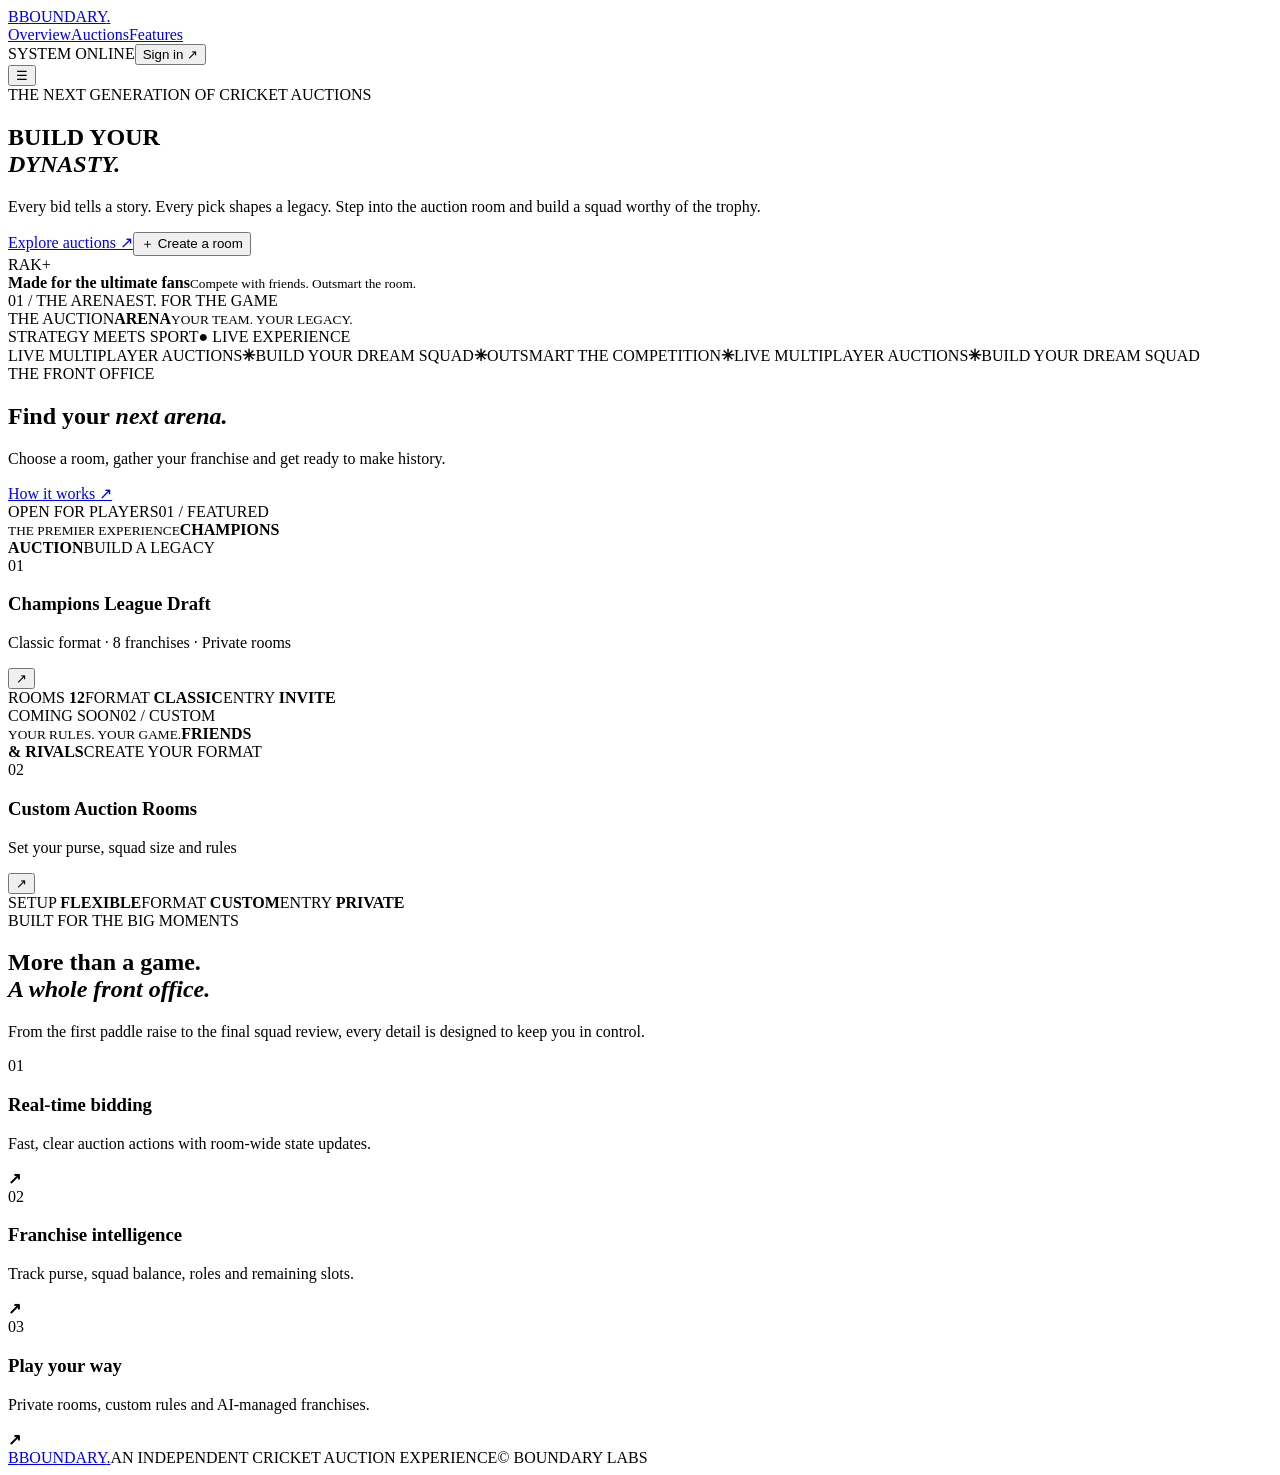
==== index.html @ 256e532e "Add index.html" ====
<!doctype html><html lang="en">
<head>
<meta charset="utf-8"><meta name="viewport" content="width=device-width, initial-scale=1"><meta name="theme-color" content="#090e1b"><meta name="description" content="Build your franchise. Master the auction."><title>Boundary — Cricket Auction Arena</title>
<link rel="preconnect" href="https://fonts.googleapis.com"><link rel="preconnect" href="https://fonts.gstatic.com" crossorigin><link href="https://fonts.googleapis.com/css2?family=DM+Sans:wght@400;500;600;700&family=Manrope:wght@400;500;600;700;800&display=swap" rel="stylesheet"><link rel="stylesheet" href="./styles.css">
</head><body><div class="ambient ambient-one"></div><div class="ambient ambient-two"></div>
<header class="site-header"><a class="brand" href="#"><span class="brand-mark">B</span><span>BOUNDARY<span class="brand-dot">.</span></span></a><nav class="main-nav" aria-label="Main navigation"><a class="active" href="#overview">Overview</a><a href="#auctions">Auctions</a><a href="#features">Features</a></nav><div class="header-actions"><span class="status"><i></i> SYSTEM ONLINE</span><button class="button button-quiet" id="signInButton">Sign in ↗</button></div><button class="menu-toggle" id="menuToggle" aria-label="Toggle navigation" aria-expanded="false">☰</button></header>
<main id="overview"><section class="hero shell"><div class="hero-copy"><div class="eyebrow"><span class="eyebrow-line"></span> THE NEXT GENERATION OF CRICKET AUCTIONS</div><h1>BUILD YOUR<br><em>DYNASTY.</em></h1><p class="hero-lede">Every bid tells a story. Every pick shapes a legacy. Step into the auction room and build a squad worthy of the trophy.</p><div class="hero-actions"><a class="button button-gold" href="#auctions">Explore auctions ↗</a><button class="button button-outline" id="createRoomButton">＋ Create a room</button></div><div class="hero-proof"><div class="avatar-stack"><span>R</span><span>A</span><span>K</span><span>+</span></div><div><strong>Made for the ultimate fans</strong><small>Compete with friends. Outsmart the room.</small></div></div></div><div class="hero-art" role="img" aria-label="Abstract illuminated cricket stadium at night"><div class="stadium-glow"></div><div class="orbit orbit-a"></div><div class="orbit orbit-b"></div><div class="hero-art-label"><span>01 / THE ARENA</span><span>EST. FOR THE GAME</span></div><div class="hero-emblem"><span class="emblem-overline">THE AUCTION</span><strong>ARENA</strong><span class="emblem-rule"></span><small>YOUR TEAM. YOUR LEGACY.</small></div><div class="art-bottom"><span>STRATEGY MEETS SPORT</span><span>● LIVE EXPERIENCE</span></div></div></section>
<section class="ticker"><div class="ticker-track"><span>LIVE MULTIPLAYER AUCTIONS</span><b>✳</b><span>BUILD YOUR DREAM SQUAD</span><b>✳</b><span>OUTSMART THE COMPETITION</span><b>✳</b><span>LIVE MULTIPLAYER AUCTIONS</span><b>✳</b><span>BUILD YOUR DREAM SQUAD</span></div></section>
<section class="section shell" id="auctions"><div class="section-heading"><div><div class="eyebrow"><span class="eyebrow-line"></span> THE FRONT OFFICE</div><h2>Find your <em>next arena.</em></h2><p class="section-subtitle">Choose a room, gather your franchise and get ready to make history.</p></div><a class="text-link" href="#features">How it works ↗</a></div><div class="auction-grid">
<article class="auction-card featured-card"><div class="card-top"><span class="live-pill"><i></i> OPEN FOR PLAYERS</span><span class="card-index">01 / FEATURED</span></div><div class="card-art art-gold"><div class="rings"></div><div class="card-art-copy"><small>THE PREMIER EXPERIENCE</small><strong>CHAMPIONS<br>AUCTION</strong><span>BUILD A LEGACY</span></div><div class="big-number">01</div></div><div class="card-info"><div><h3>Champions League Draft</h3><p>Classic format · 8 franchises · Private rooms</p></div><button class="round-arrow join-button" aria-label="View Champions League Draft">↗</button></div><div class="card-meta"><span>ROOMS <strong>12</strong></span><span>FORMAT <strong>CLASSIC</strong></span><span>ENTRY <strong>INVITE</strong></span></div></article>
<article class="auction-card"><div class="card-top"><span class="upcoming-pill">COMING SOON</span><span class="card-index">02 / CUSTOM</span></div><div class="card-art art-blue"><div class="rings"></div><div class="card-art-copy"><small>YOUR RULES. YOUR GAME.</small><strong>FRIENDS<br>& RIVALS</strong><span>CREATE YOUR FORMAT</span></div><div class="big-number">02</div></div><div class="card-info"><div><h3>Custom Auction Rooms</h3><p>Set your purse, squad size and rules</p></div><button class="round-arrow join-button" aria-label="View Custom Auction Rooms">↗</button></div><div class="card-meta"><span>SETUP <strong>FLEXIBLE</strong></span><span>FORMAT <strong>CUSTOM</strong></span><span>ENTRY <strong>PRIVATE</strong></span></div></article></div></section>
<section class="feature-band" id="features"><div class="shell feature-layout"><div><div class="eyebrow"><span class="eyebrow-line"></span> BUILT FOR THE BIG MOMENTS</div><h2>More than a game.<br><em>A whole front office.</em></h2><p class="section-subtitle">From the first paddle raise to the final squad review, every detail is designed to keep you in control.</p></div><div class="feature-list"><article><span>01</span><div><h3>Real-time bidding</h3><p>Fast, clear auction actions with room-wide state updates.</p></div><b>↗</b></article><article><span>02</span><div><h3>Franchise intelligence</h3><p>Track purse, squad balance, roles and remaining slots.</p></div><b>↗</b></article><article><span>03</span><div><h3>Play your way</h3><p>Private rooms, custom rules and AI-managed franchises.</p></div><b>↗</b></article></div></div></section></main>
<footer class="site-footer shell"><a class="brand" href="#"><span class="brand-mark">B</span><span>BOUNDARY<span class="brand-dot">.</span></span></a><span>AN INDEPENDENT CRICKET AUCTION EXPERIENCE</span><span>© <span id="year"></span> BOUNDARY LABS</span></footer>
<dialog class="modal" id="actionDialog"><form method="dialog" class="modal-panel"><button class="modal-close" aria-label="Close dialog">×</button><div class="eyebrow"><span class="eyebrow-line"></span> EARLY ACCESS</div><h2 id="dialogTitle">The arena is<br><em>taking shape.</em></h2><p id="dialogText">This prototype is the first milestone. Room creation and live auctions will arrive in upcoming builds.</p><button class="button button-gold modal-ok">Got it</button></form></dialog><script src="./app.js"></script></body></html>
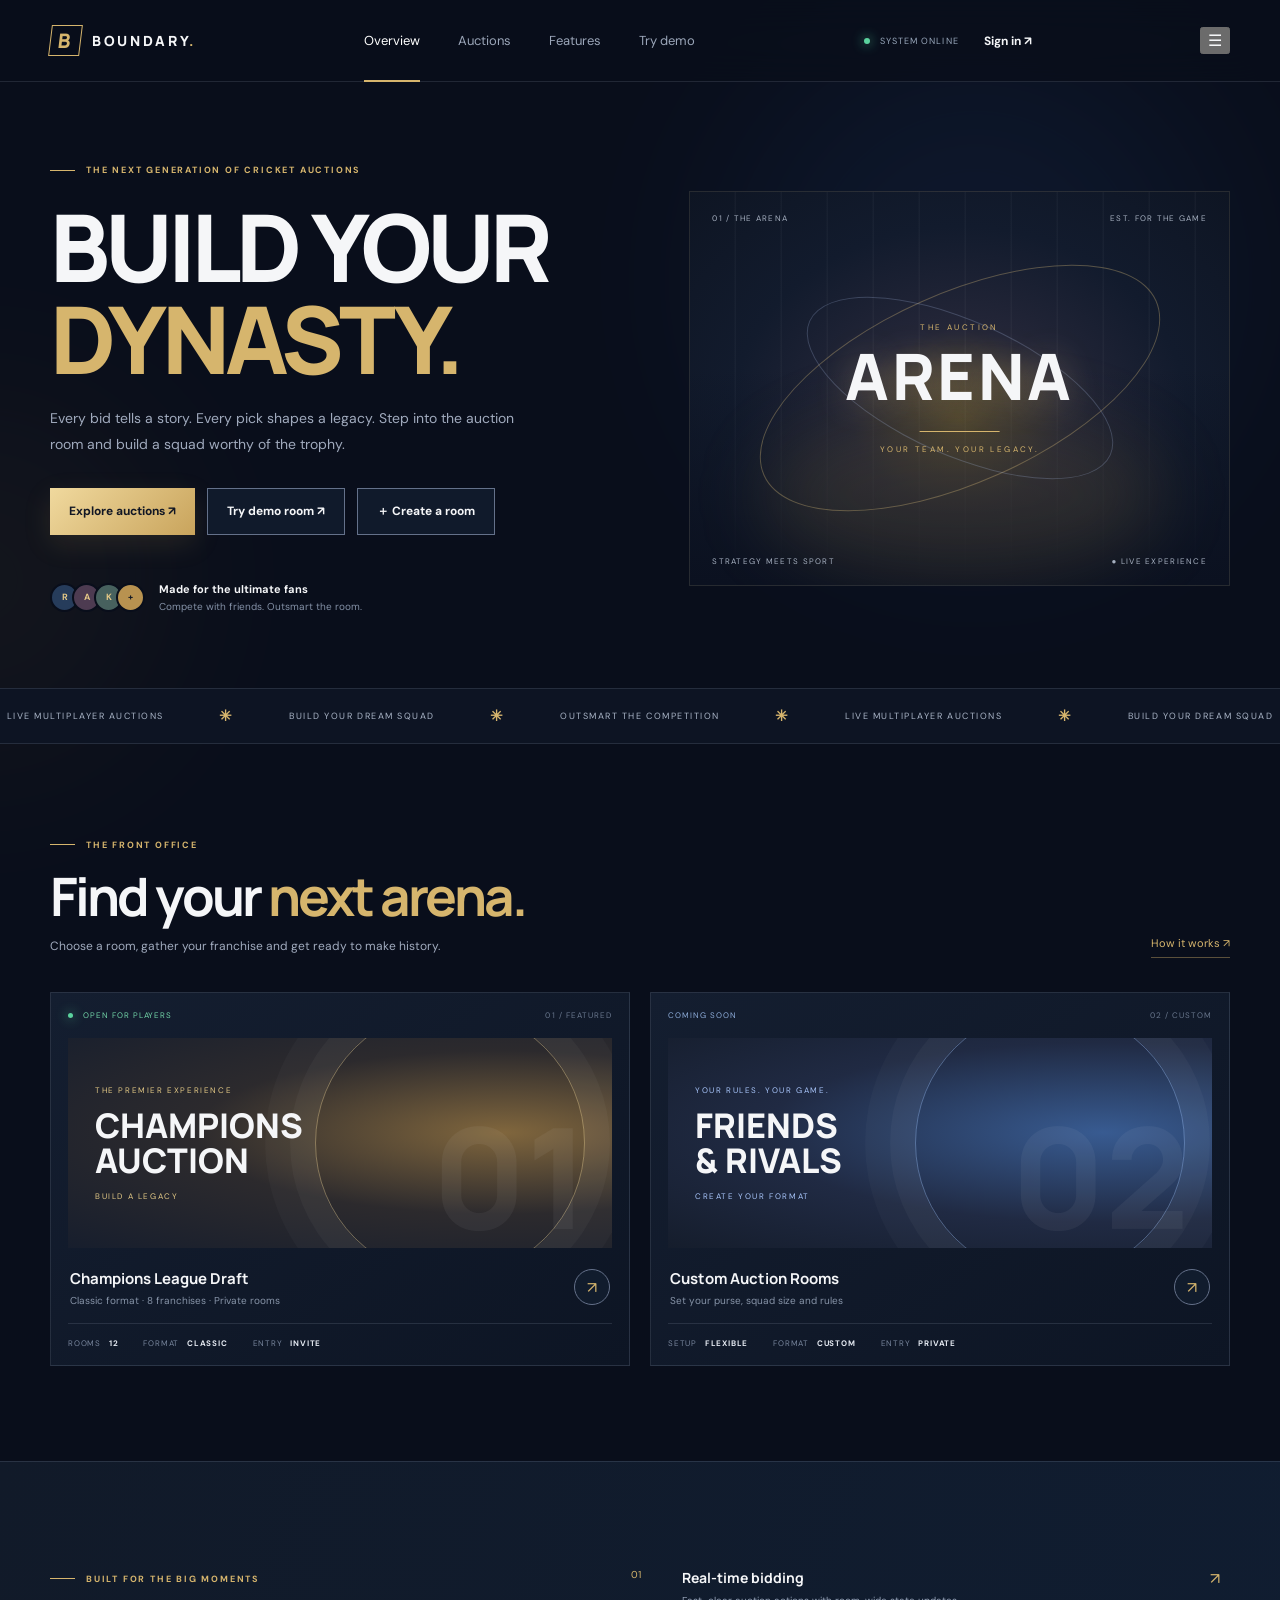
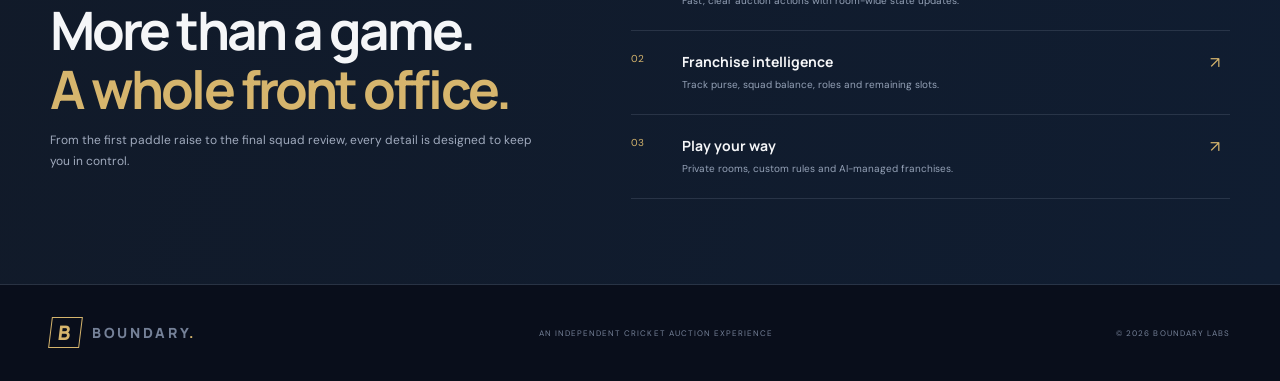
==== commit 006bb3b5: "Link homepage to interactive auction room demo" ====
--- a/index.html
+++ b/index.html
@@ -3,8 +3,8 @@
 <meta charset="utf-8"><meta name="viewport" content="width=device-width, initial-scale=1"><meta name="theme-color" content="#090e1b"><meta name="description" content="Build your franchise. Master the auction."><title>Boundary — Cricket Auction Arena</title>
 <link rel="preconnect" href="https://fonts.googleapis.com"><link rel="preconnect" href="https://fonts.gstatic.com" crossorigin><link href="https://fonts.googleapis.com/css2?family=DM+Sans:wght@400;500;600;700&family=Manrope:wght@400;500;600;700;800&display=swap" rel="stylesheet"><link rel="stylesheet" href="./styles.css">
 </head><body><div class="ambient ambient-one"></div><div class="ambient ambient-two"></div>
-<header class="site-header"><a class="brand" href="#"><span class="brand-mark">B</span><span>BOUNDARY<span class="brand-dot">.</span></span></a><nav class="main-nav" aria-label="Main navigation"><a class="active" href="#overview">Overview</a><a href="#auctions">Auctions</a><a href="#features">Features</a></nav><div class="header-actions"><span class="status"><i></i> SYSTEM ONLINE</span><button class="button button-quiet" id="signInButton">Sign in ↗</button></div><button class="menu-toggle" id="menuToggle" aria-label="Toggle navigation" aria-expanded="false">☰</button></header>
-<main id="overview"><section class="hero shell"><div class="hero-copy"><div class="eyebrow"><span class="eyebrow-line"></span> THE NEXT GENERATION OF CRICKET AUCTIONS</div><h1>BUILD YOUR<br><em>DYNASTY.</em></h1><p class="hero-lede">Every bid tells a story. Every pick shapes a legacy. Step into the auction room and build a squad worthy of the trophy.</p><div class="hero-actions"><a class="button button-gold" href="#auctions">Explore auctions ↗</a><button class="button button-outline" id="createRoomButton">＋ Create a room</button></div><div class="hero-proof"><div class="avatar-stack"><span>R</span><span>A</span><span>K</span><span>+</span></div><div><strong>Made for the ultimate fans</strong><small>Compete with friends. Outsmart the room.</small></div></div></div><div class="hero-art" role="img" aria-label="Abstract illuminated cricket stadium at night"><div class="stadium-glow"></div><div class="orbit orbit-a"></div><div class="orbit orbit-b"></div><div class="hero-art-label"><span>01 / THE ARENA</span><span>EST. FOR THE GAME</span></div><div class="hero-emblem"><span class="emblem-overline">THE AUCTION</span><strong>ARENA</strong><span class="emblem-rule"></span><small>YOUR TEAM. YOUR LEGACY.</small></div><div class="art-bottom"><span>STRATEGY MEETS SPORT</span><span>● LIVE EXPERIENCE</span></div></div></section>
+<header class="site-header"><a class="brand" href="#"><span class="brand-mark">B</span><span>BOUNDARY<span class="brand-dot">.</span></span></a><nav class="main-nav" aria-label="Main navigation"><a class="active" href="#overview">Overview</a><a href="#auctions">Auctions</a><a href="#features">Features</a><a href="./auction-room.html">Try demo</a></nav><div class="header-actions"><span class="status"><i></i> SYSTEM ONLINE</span><button class="button button-quiet" id="signInButton">Sign in ↗</button></div><button class="menu-toggle" id="menuToggle" aria-label="Toggle navigation" aria-expanded="false">☰</button></header>
+<main id="overview"><section class="hero shell"><div class="hero-copy"><div class="eyebrow"><span class="eyebrow-line"></span> THE NEXT GENERATION OF CRICKET AUCTIONS</div><h1>BUILD YOUR<br><em>DYNASTY.</em></h1><p class="hero-lede">Every bid tells a story. Every pick shapes a legacy. Step into the auction room and build a squad worthy of the trophy.</p><div class="hero-actions"><a class="button button-gold" href="#auctions">Explore auctions ↗</a><a class="button button-outline" href="./auction-room.html">Try demo room ↗</a><button class="button button-outline" id="createRoomButton">＋ Create a room</button></div><div class="hero-proof"><div class="avatar-stack"><span>R</span><span>A</span><span>K</span><span>+</span></div><div><strong>Made for the ultimate fans</strong><small>Compete with friends. Outsmart the room.</small></div></div></div><div class="hero-art" role="img" aria-label="Abstract illuminated cricket stadium at night"><div class="stadium-glow"></div><div class="orbit orbit-a"></div><div class="orbit orbit-b"></div><div class="hero-art-label"><span>01 / THE ARENA</span><span>EST. FOR THE GAME</span></div><div class="hero-emblem"><span class="emblem-overline">THE AUCTION</span><strong>ARENA</strong><span class="emblem-rule"></span><small>YOUR TEAM. YOUR LEGACY.</small></div><div class="art-bottom"><span>STRATEGY MEETS SPORT</span><span>● LIVE EXPERIENCE</span></div></div></section>
 <section class="ticker"><div class="ticker-track"><span>LIVE MULTIPLAYER AUCTIONS</span><b>✳</b><span>BUILD YOUR DREAM SQUAD</span><b>✳</b><span>OUTSMART THE COMPETITION</span><b>✳</b><span>LIVE MULTIPLAYER AUCTIONS</span><b>✳</b><span>BUILD YOUR DREAM SQUAD</span></div></section>
 <section class="section shell" id="auctions"><div class="section-heading"><div><div class="eyebrow"><span class="eyebrow-line"></span> THE FRONT OFFICE</div><h2>Find your <em>next arena.</em></h2><p class="section-subtitle">Choose a room, gather your franchise and get ready to make history.</p></div><a class="text-link" href="#features">How it works ↗</a></div><div class="auction-grid">
 <article class="auction-card featured-card"><div class="card-top"><span class="live-pill"><i></i> OPEN FOR PLAYERS</span><span class="card-index">01 / FEATURED</span></div><div class="card-art art-gold"><div class="rings"></div><div class="card-art-copy"><small>THE PREMIER EXPERIENCE</small><strong>CHAMPIONS<br>AUCTION</strong><span>BUILD A LEGACY</span></div><div class="big-number">01</div></div><div class="card-info"><div><h3>Champions League Draft</h3><p>Classic format · 8 franchises · Private rooms</p></div><button class="round-arrow join-button" aria-label="View Champions League Draft">↗</button></div><div class="card-meta"><span>ROOMS <strong>12</strong></span><span>FORMAT <strong>CLASSIC</strong></span><span>ENTRY <strong>INVITE</strong></span></div></article>
--- a/styles.css
+++ b/styles.css
@@ -0,0 +1 @@
+:root{color-scheme:dark;--bg:#090e1b;--panel:#111a2a;--line:rgba(183,197,220,.14);--gold:#d6b56d;--text:#f5f6f8;--muted:#a0aabd}*{box-sizing:border-box}html{scroll-behavior:smooth}body{margin:0;background:var(--bg);color:var(--text);font-family:"DM Sans",sans-serif;overflow-x:hidden}a{color:inherit;text-decoration:none}button{font:inherit;color:inherit;cursor:pointer}.ambient{position:absolute;z-index:-1;pointer-events:none;border-radius:50%;filter:blur(100px);opacity:.16}.ambient-one{width:480px;height:480px;background:#294b85;top:40px;right:5%}.ambient-two{width:360px;height:360px;background:#9b7735;top:400px;left:-200px;opacity:.08}.shell{width:min(1180px,calc(100% - 64px));margin-inline:auto}.site-header{height:82px;border-bottom:1px solid var(--line);display:flex;align-items:center;justify-content:space-between;padding:0 max(32px,calc((100% - 1180px)/2));position:relative;z-index:5;background:#090e1bcc;backdrop-filter:blur(18px)}.brand{display:inline-flex;align-items:center;gap:11px;font:800 14px Manrope;letter-spacing:.19em}.brand-mark{height:31px;width:31px;display:grid;place-items:center;border:1px solid var(--gold);color:var(--gold);font-size:20px;transform:skew(-7deg)}.brand-dot{color:var(--gold)}.main-nav{display:flex;gap:38px;height:100%;align-items:center}.main-nav a{height:100%;display:grid;place-items:center;color:#9ba6b9;font-size:13px;position:relative}.main-nav a.active,.main-nav a:hover{color:#fff}.main-nav a.active:after{content:"";position:absolute;bottom:-1px;left:0;right:0;height:2px;background:var(--gold)}.header-actions{display:flex;align-items:center;gap:25px}.status{font-size:9px;letter-spacing:.12em;color:#9aa8bc}.status i,.live-pill i{display:inline-block;width:6px;height:6px;background:#5bd39e;border-radius:50%;margin-right:7px;box-shadow:0 0 12px #5bd39e}.button{border:0;display:inline-flex;align-items:center;justify-content:center;gap:18px;padding:14px 19px;font-weight:700;font-size:12px;transition:transform .2s,background .2s}.button:hover,.round-arrow:hover{transform:translateY(-2px)}.button-quiet{padding:10px 0;background:none}.button-gold{background:linear-gradient(135deg,#f0d99e,#c9a45c);color:#121724;box-shadow:0 9px 28px #c9a45c22}.button-outline{border:1px solid #64718a;background:#101a2b}.button-outline:hover{border-color:var(--gold)}.hero{min-height:560px;padding-block:82px 75px;display:grid;grid-template-columns:1fr .93fr;align-items:center;gap:58px}.eyebrow{font-size:9px;letter-spacing:.2em;color:var(--gold);font-weight:700;display:flex;align-items:center;gap:11px}.eyebrow-line{width:25px;height:1px;background:var(--gold)}h1,h2{font-family:Manrope;letter-spacing:-.055em}h1{font-size:clamp(58px,7.3vw,94px);line-height:.98;margin:25px 0 22px;font-weight:800}h1 em,h2 em{font-style:normal;color:var(--gold)}.hero-lede{color:var(--muted);font-size:14px;line-height:1.85;max-width:490px}.hero-actions{display:flex;gap:12px;margin-top:30px;flex-wrap:wrap}.hero-proof{display:flex;gap:14px;align-items:center;margin-top:47px}.avatar-stack{display:flex;padding-left:7px}.avatar-stack span{margin-left:-7px;border:2px solid var(--bg);height:29px;width:29px;border-radius:50%;display:grid;place-items:center;background:#263c5b;color:#e5c987;font-size:9px;font-weight:700}.avatar-stack span:nth-child(2){background:#4d3b51}.avatar-stack span:nth-child(3){background:#47615e}.avatar-stack span:nth-child(4){background:#b89250;color:#151a24}.hero-proof strong,.hero-proof small{display:block}.hero-proof strong{font-size:11px}.hero-proof small{font-size:10px;color:#8491a6;margin-top:4px}.hero-art{height:395px;position:relative;overflow:hidden;border:1px solid #4b4a4166;background:radial-gradient(ellipse at 50% 58%,#54492f 0,#242638 28%,#121b2d 60%,#0e1523 100%)}.hero-art:before{content:"";position:absolute;inset:0;background:linear-gradient(180deg,transparent 45%,#0b1120 100%),repeating-linear-gradient(90deg,transparent 0 44px,#ffffff08 45px 46px)}.stadium-glow{position:absolute;width:75%;height:170px;left:13%;bottom:5px;border-radius:50%;background:#d0aa5b22;filter:blur(35px)}.orbit{position:absolute;left:50%;top:50%;border:1px solid #dfc17b55;border-radius:50%;transform:translate(-50%,-50%) rotate(-24deg)}.orbit-a{width:430px;height:190px}.orbit-b{width:330px;height:135px;transform:translate(-50%,-50%) rotate(24deg);border-color:#b3c8ef3b}.hero-art-label,.art-bottom{position:absolute;left:22px;right:22px;display:flex;justify-content:space-between;color:#a6b0c0;font-size:8px;letter-spacing:.16em}.hero-art-label{top:21px}.art-bottom{bottom:19px}.hero-emblem{position:absolute;top:50%;left:50%;transform:translate(-50%,-50%);text-align:center;display:grid;justify-items:center;width:max-content}.hero-emblem strong{font:800 clamp(43px,5vw,64px) Manrope;letter-spacing:.04em;text-shadow:0 5px 35px #e4c47b55}.emblem-overline,.hero-emblem small{font-size:8px;letter-spacing:.3em;color:var(--gold)}.emblem-rule{height:1px;width:80px;background:var(--gold);margin:12px}.ticker{overflow:hidden;border-block:1px solid var(--line);background:#0d1423;padding:17px 0}.ticker-track{display:flex;justify-content:space-around;gap:42px;white-space:nowrap;align-items:center;color:#aab5c7;font-size:9px;letter-spacing:.17em}.ticker-track b{color:var(--gold);font-size:15px}.section{padding-block:95px}.section-heading{display:flex;align-items:end;justify-content:space-between;margin-bottom:34px}.section-heading h2,.feature-layout h2{font-size:clamp(36px,4.5vw,53px);line-height:1.12;margin:16px 0 10px}.section-subtitle{font-size:12px;line-height:1.8;color:var(--muted);max-width:490px;margin:0}.text-link{font-size:11px;color:var(--gold);border-bottom:1px solid #d6b56d66;padding-bottom:7px}.auction-grid{display:grid;grid-template-columns:1fr 1fr;gap:20px}.auction-card{border:1px solid var(--line);background:linear-gradient(145deg,#141e30,#0d1524);padding:17px;transition:border-color .25s,transform .25s}.auction-card:hover{border-color:#c7a76380;transform:translateY(-4px)}.card-top{height:28px;display:flex;justify-content:space-between}.live-pill,.upcoming-pill{font-size:8px;letter-spacing:.12em;color:#72d5a8}.live-pill i{width:5px;height:5px}.upcoming-pill{color:#8eadda}.card-index{font-size:8px;letter-spacing:.13em;color:#69778d}.card-art{height:210px;position:relative;overflow:hidden;display:flex;align-items:center;padding:27px}.art-gold{background:radial-gradient(ellipse at 80% 45%,#80663d,#2c2a2d 50%,#171e2d)}.art-blue{background:radial-gradient(ellipse at 80% 45%,#385b91,#202a43 55%,#151d2c)}.rings{position:absolute;width:270px;height:270px;border:1px solid #f0d79c66;border-radius:50%;right:5%;top:50%;transform:translateY(-50%);box-shadow:0 0 0 25px #ffffff08,0 0 0 50px #ffffff06}.art-blue .rings{border-color:#9fc1f466}.card-art-copy{position:relative;z-index:1}.card-art-copy small,.card-art-copy span{display:block;font-size:8px;letter-spacing:.2em;color:#e3c986}.card-art-copy strong{display:block;font:800 34px/1.02 Manrope;margin:13px 0}.art-blue .card-art-copy small,.art-blue .card-art-copy span{color:#a9c6fb}.big-number{position:absolute;right:22px;bottom:-23px;font:800 140px Manrope;color:#ffffff0d}.card-info{display:flex;align-items:center;justify-content:space-between;padding:20px 2px 16px}.card-info h3{font:700 15px Manrope;margin:0 0 5px}.card-info p{font-size:10px;color:#8794a8;margin:0}.round-arrow{border:1px solid #65718a;background:#111c2d;border-radius:50%;height:36px;width:36px;font-size:16px;color:var(--gold);transition:.2s}.card-meta{border-top:1px solid var(--line);padding-top:14px;display:flex;gap:25px;color:#78869d;font-size:8px;letter-spacing:.1em}.card-meta strong{color:#e5eaf2;margin-left:5px}.feature-band{background:linear-gradient(110deg,#111a29,#101d31);border-block:1px solid var(--line);padding:85px 0}.feature-layout{display:grid;grid-template-columns:.9fr 1.1fr;gap:90px;align-items:center}.feature-list article{display:grid;grid-template-columns:35px 1fr 20px;gap:16px;padding:21px 0;border-bottom:1px solid var(--line)}.feature-list article>span{font-size:10px;color:var(--gold)}.feature-list h3{font:700 14px Manrope;margin:0 0 5px}.feature-list p{font-size:10px;color:#95a2b7;margin:0;line-height:1.7}.feature-list article>b{color:var(--gold);font-weight:400}.site-footer{min-height:96px;display:flex;justify-content:space-between;align-items:center;color:#758198;font-size:8px;letter-spacing:.13em}.modal{border:1px solid #46536a;background:#101a2b;color:var(--text);padding:0;max-width:min(440px,calc(100% - 32px));width:100%;box-shadow:0 20px 100px #000a}.modal::backdrop{background:#020611bb;backdrop-filter:blur(5px)}.modal-panel{padding:38px;position:relative}.modal-close{position:absolute;right:17px;top:12px;background:none;border:0;color:#aeb9ca;font-size:25px}.modal h2{font:800 37px/1.1 Manrope;margin:22px 0 12px}.modal h2 em{color:var(--gold);font-style:normal}.modal p{color:var(--muted);font-size:13px;line-height:1.8;margin-bottom:24px}.modal-ok{width:100%}@media(max-width:900px){.hero{gap:28px;min-height:500px}.hero-art{height:350px}.main-nav{gap:22px}.status{display:none}.feature-layout{gap:45px}}@media(max-width:700px){.shell{width:min(100% - 36px,520px)}.site-header{height:68px;padding-inline:18px}.main-nav{display:none;position:absolute;left:0;right:0;top:68px;background:#0e1727;border-bottom:1px solid var(--line);height:auto;padding:15px 20px;flex-direction:column;align-items:stretch;gap:0}.main-nav.open{display:flex}.main-nav a{height:42px;justify-content:start}.main-nav a.active:after{display:none}.header-actions{margin-left:auto;margin-right:18px}.hero{grid-template-columns:1fr;padding-block:64px 48px;gap:42px}.hero h1{font-size:clamp(59px,15vw,82px)}.hero-art{height:300px}.section{padding-block:67px}.section-heading{align-items:start;gap:18px;flex-direction:column}.auction-grid{grid-template-columns:1fr}.card-art{height:190px}.feature-band{padding:65px 0}.feature-layout{grid-template-columns:1fr;gap:35px}.site-footer{padding-block:25px;gap:15px;flex-wrap:wrap}.site-footer>span:nth-child(2){order:3;width:100%}.ticker-track{justify-content:flex-start;width:max-content;animation:marquee 25s linear infinite}@keyframes marquee{to{transform:translateX(-35%)}}}@media(prefers-reduced-motion:reduce){*,*:before,*:after{scroll-behavior:auto!important;animation-duration:.01ms!important;animation-iteration-count:1!important;transition-duration:.01ms!important}}
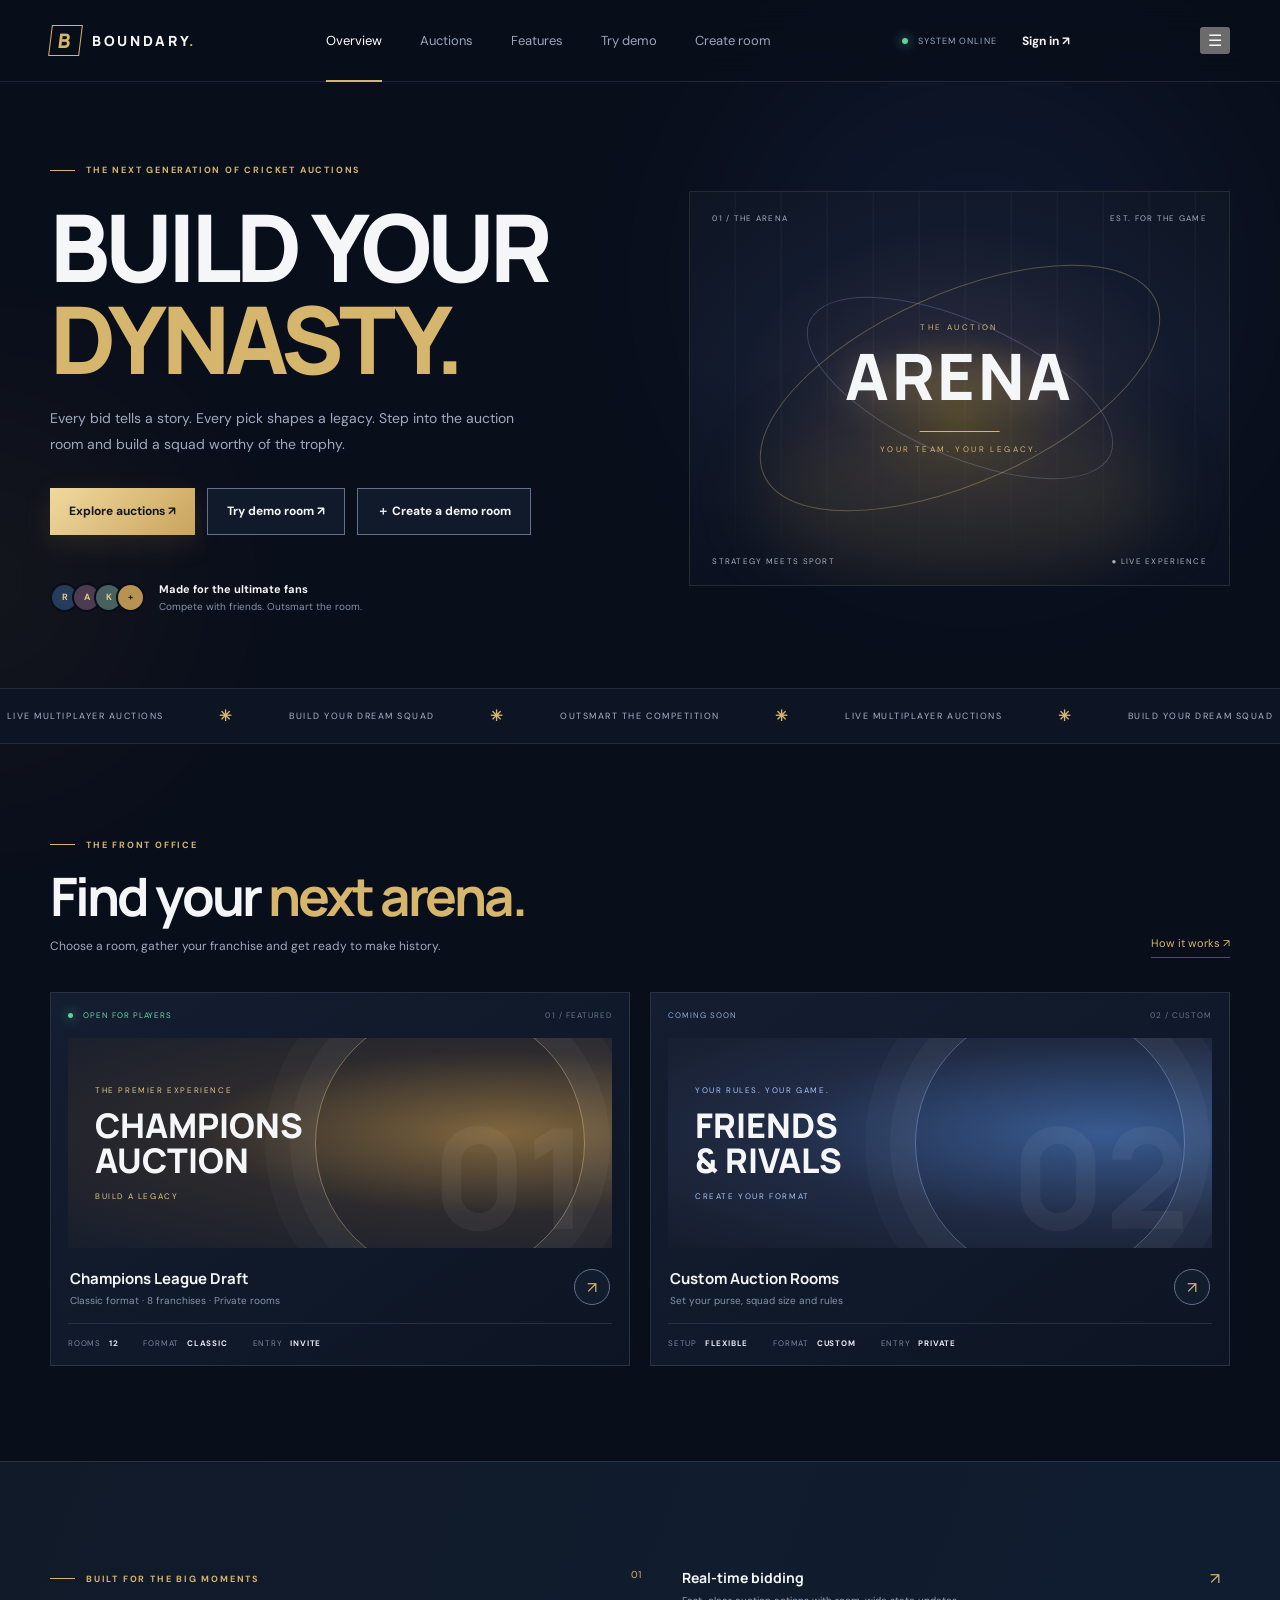
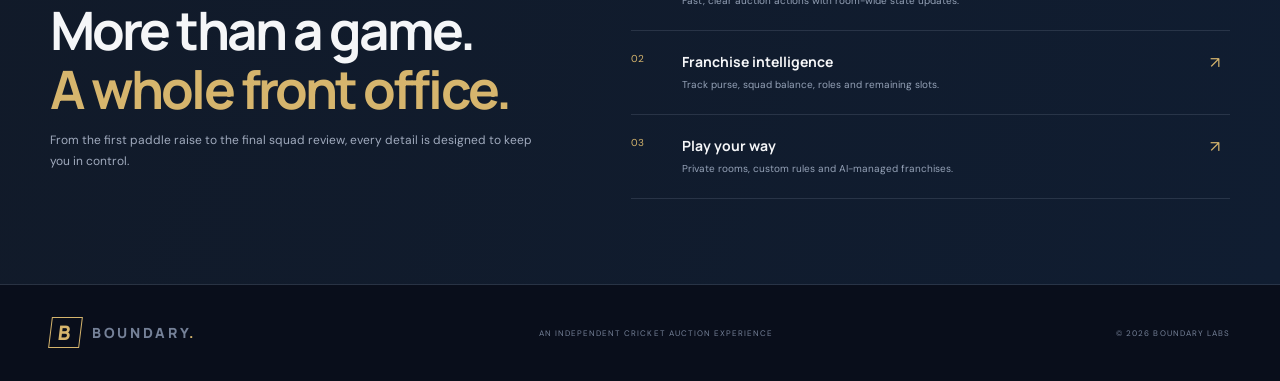
==== commit 9bbc3261: "Connect homepage room creation to configurable demo setup" ====
--- a/index.html
+++ b/index.html
@@ -3,8 +3,8 @@
 <meta charset="utf-8"><meta name="viewport" content="width=device-width, initial-scale=1"><meta name="theme-color" content="#090e1b"><meta name="description" content="Build your franchise. Master the auction."><title>Boundary — Cricket Auction Arena</title>
 <link rel="preconnect" href="https://fonts.googleapis.com"><link rel="preconnect" href="https://fonts.gstatic.com" crossorigin><link href="https://fonts.googleapis.com/css2?family=DM+Sans:wght@400;500;600;700&family=Manrope:wght@400;500;600;700;800&display=swap" rel="stylesheet"><link rel="stylesheet" href="./styles.css">
 </head><body><div class="ambient ambient-one"></div><div class="ambient ambient-two"></div>
-<header class="site-header"><a class="brand" href="#"><span class="brand-mark">B</span><span>BOUNDARY<span class="brand-dot">.</span></span></a><nav class="main-nav" aria-label="Main navigation"><a class="active" href="#overview">Overview</a><a href="#auctions">Auctions</a><a href="#features">Features</a><a href="./auction-room.html">Try demo</a></nav><div class="header-actions"><span class="status"><i></i> SYSTEM ONLINE</span><button class="button button-quiet" id="signInButton">Sign in ↗</button></div><button class="menu-toggle" id="menuToggle" aria-label="Toggle navigation" aria-expanded="false">☰</button></header>
-<main id="overview"><section class="hero shell"><div class="hero-copy"><div class="eyebrow"><span class="eyebrow-line"></span> THE NEXT GENERATION OF CRICKET AUCTIONS</div><h1>BUILD YOUR<br><em>DYNASTY.</em></h1><p class="hero-lede">Every bid tells a story. Every pick shapes a legacy. Step into the auction room and build a squad worthy of the trophy.</p><div class="hero-actions"><a class="button button-gold" href="#auctions">Explore auctions ↗</a><a class="button button-outline" href="./auction-room.html">Try demo room ↗</a><button class="button button-outline" id="createRoomButton">＋ Create a room</button></div><div class="hero-proof"><div class="avatar-stack"><span>R</span><span>A</span><span>K</span><span>+</span></div><div><strong>Made for the ultimate fans</strong><small>Compete with friends. Outsmart the room.</small></div></div></div><div class="hero-art" role="img" aria-label="Abstract illuminated cricket stadium at night"><div class="stadium-glow"></div><div class="orbit orbit-a"></div><div class="orbit orbit-b"></div><div class="hero-art-label"><span>01 / THE ARENA</span><span>EST. FOR THE GAME</span></div><div class="hero-emblem"><span class="emblem-overline">THE AUCTION</span><strong>ARENA</strong><span class="emblem-rule"></span><small>YOUR TEAM. YOUR LEGACY.</small></div><div class="art-bottom"><span>STRATEGY MEETS SPORT</span><span>● LIVE EXPERIENCE</span></div></div></section>
+<header class="site-header"><a class="brand" href="#"><span class="brand-mark">B</span><span>BOUNDARY<span class="brand-dot">.</span></span></a><nav class="main-nav" aria-label="Main navigation"><a class="active" href="#overview">Overview</a><a href="#auctions">Auctions</a><a href="#features">Features</a><a href="./auction-room.html">Try demo</a><a href="./create-room.html">Create room</a></nav><div class="header-actions"><span class="status"><i></i> SYSTEM ONLINE</span><button class="button button-quiet" id="signInButton">Sign in ↗</button></div><button class="menu-toggle" id="menuToggle" aria-label="Toggle navigation" aria-expanded="false">☰</button></header>
+<main id="overview"><section class="hero shell"><div class="hero-copy"><div class="eyebrow"><span class="eyebrow-line"></span> THE NEXT GENERATION OF CRICKET AUCTIONS</div><h1>BUILD YOUR<br><em>DYNASTY.</em></h1><p class="hero-lede">Every bid tells a story. Every pick shapes a legacy. Step into the auction room and build a squad worthy of the trophy.</p><div class="hero-actions"><a class="button button-gold" href="#auctions">Explore auctions ↗</a><a class="button button-outline" href="./auction-room.html">Try demo room ↗</a><a class="button button-outline" href="./create-room.html">＋ Create a demo room</a></div><div class="hero-proof"><div class="avatar-stack"><span>R</span><span>A</span><span>K</span><span>+</span></div><div><strong>Made for the ultimate fans</strong><small>Compete with friends. Outsmart the room.</small></div></div></div><div class="hero-art" role="img" aria-label="Abstract illuminated cricket stadium at night"><div class="stadium-glow"></div><div class="orbit orbit-a"></div><div class="orbit orbit-b"></div><div class="hero-art-label"><span>01 / THE ARENA</span><span>EST. FOR THE GAME</span></div><div class="hero-emblem"><span class="emblem-overline">THE AUCTION</span><strong>ARENA</strong><span class="emblem-rule"></span><small>YOUR TEAM. YOUR LEGACY.</small></div><div class="art-bottom"><span>STRATEGY MEETS SPORT</span><span>● LIVE EXPERIENCE</span></div></div></section>
 <section class="ticker"><div class="ticker-track"><span>LIVE MULTIPLAYER AUCTIONS</span><b>✳</b><span>BUILD YOUR DREAM SQUAD</span><b>✳</b><span>OUTSMART THE COMPETITION</span><b>✳</b><span>LIVE MULTIPLAYER AUCTIONS</span><b>✳</b><span>BUILD YOUR DREAM SQUAD</span></div></section>
 <section class="section shell" id="auctions"><div class="section-heading"><div><div class="eyebrow"><span class="eyebrow-line"></span> THE FRONT OFFICE</div><h2>Find your <em>next arena.</em></h2><p class="section-subtitle">Choose a room, gather your franchise and get ready to make history.</p></div><a class="text-link" href="#features">How it works ↗</a></div><div class="auction-grid">
 <article class="auction-card featured-card"><div class="card-top"><span class="live-pill"><i></i> OPEN FOR PLAYERS</span><span class="card-index">01 / FEATURED</span></div><div class="card-art art-gold"><div class="rings"></div><div class="card-art-copy"><small>THE PREMIER EXPERIENCE</small><strong>CHAMPIONS<br>AUCTION</strong><span>BUILD A LEGACY</span></div><div class="big-number">01</div></div><div class="card-info"><div><h3>Champions League Draft</h3><p>Classic format · 8 franchises · Private rooms</p></div><button class="round-arrow join-button" aria-label="View Champions League Draft">↗</button></div><div class="card-meta"><span>ROOMS <strong>12</strong></span><span>FORMAT <strong>CLASSIC</strong></span><span>ENTRY <strong>INVITE</strong></span></div></article>
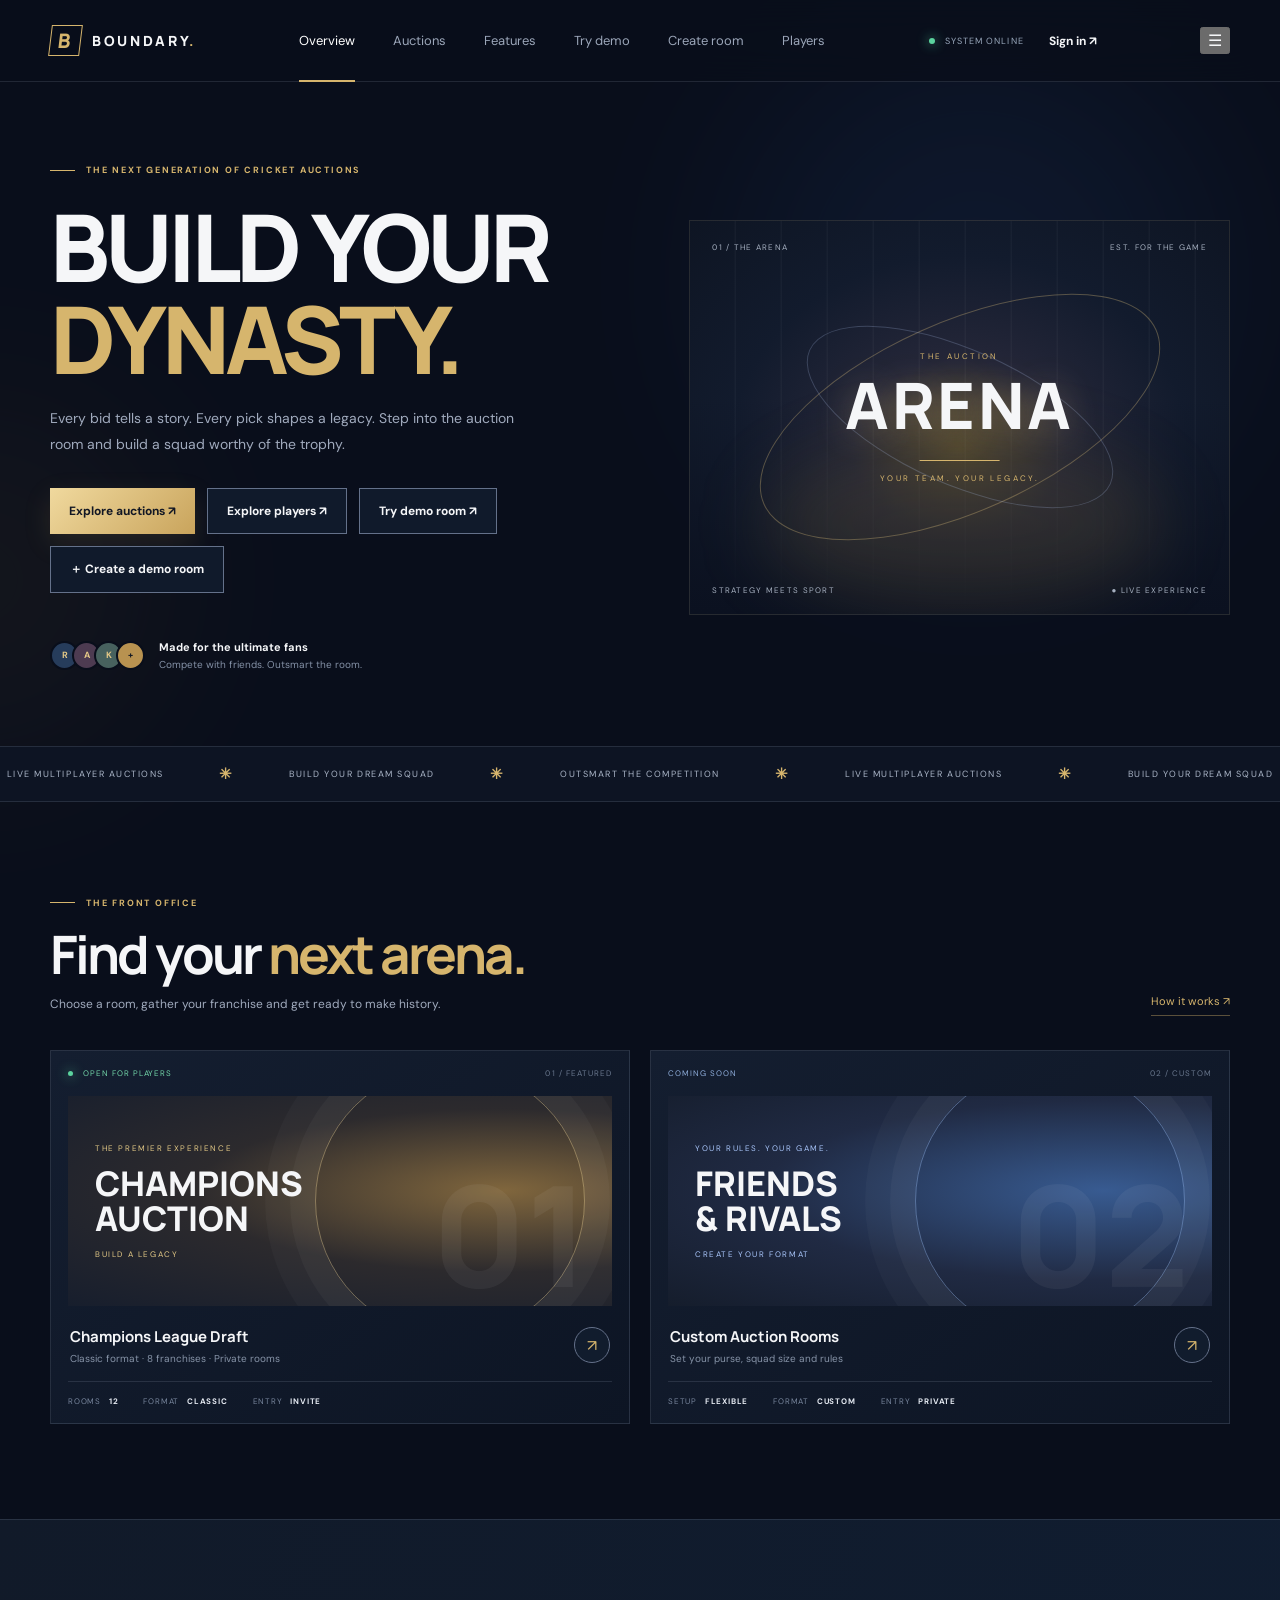
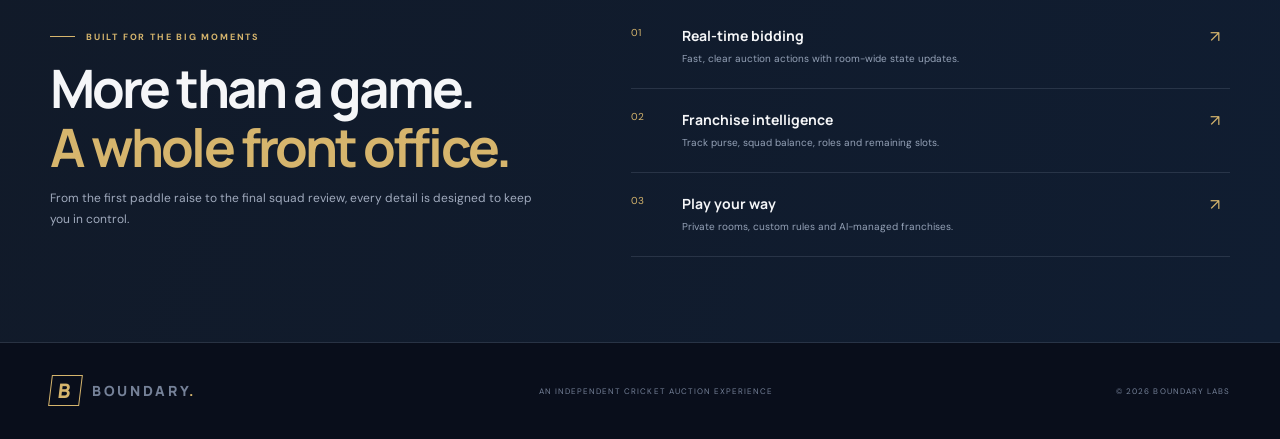
==== commit a81722a7: "Add player pool navigation to homepage" ====
--- a/index.html
+++ b/index.html
@@ -3,8 +3,8 @@
 <meta charset="utf-8"><meta name="viewport" content="width=device-width, initial-scale=1"><meta name="theme-color" content="#090e1b"><meta name="description" content="Build your franchise. Master the auction."><title>Boundary — Cricket Auction Arena</title>
 <link rel="preconnect" href="https://fonts.googleapis.com"><link rel="preconnect" href="https://fonts.gstatic.com" crossorigin><link href="https://fonts.googleapis.com/css2?family=DM+Sans:wght@400;500;600;700&family=Manrope:wght@400;500;600;700;800&display=swap" rel="stylesheet"><link rel="stylesheet" href="./styles.css">
 </head><body><div class="ambient ambient-one"></div><div class="ambient ambient-two"></div>
-<header class="site-header"><a class="brand" href="#"><span class="brand-mark">B</span><span>BOUNDARY<span class="brand-dot">.</span></span></a><nav class="main-nav" aria-label="Main navigation"><a class="active" href="#overview">Overview</a><a href="#auctions">Auctions</a><a href="#features">Features</a><a href="./auction-room.html">Try demo</a><a href="./create-room.html">Create room</a></nav><div class="header-actions"><span class="status"><i></i> SYSTEM ONLINE</span><button class="button button-quiet" id="signInButton">Sign in ↗</button></div><button class="menu-toggle" id="menuToggle" aria-label="Toggle navigation" aria-expanded="false">☰</button></header>
-<main id="overview"><section class="hero shell"><div class="hero-copy"><div class="eyebrow"><span class="eyebrow-line"></span> THE NEXT GENERATION OF CRICKET AUCTIONS</div><h1>BUILD YOUR<br><em>DYNASTY.</em></h1><p class="hero-lede">Every bid tells a story. Every pick shapes a legacy. Step into the auction room and build a squad worthy of the trophy.</p><div class="hero-actions"><a class="button button-gold" href="#auctions">Explore auctions ↗</a><a class="button button-outline" href="./auction-room.html">Try demo room ↗</a><a class="button button-outline" href="./create-room.html">＋ Create a demo room</a></div><div class="hero-proof"><div class="avatar-stack"><span>R</span><span>A</span><span>K</span><span>+</span></div><div><strong>Made for the ultimate fans</strong><small>Compete with friends. Outsmart the room.</small></div></div></div><div class="hero-art" role="img" aria-label="Abstract illuminated cricket stadium at night"><div class="stadium-glow"></div><div class="orbit orbit-a"></div><div class="orbit orbit-b"></div><div class="hero-art-label"><span>01 / THE ARENA</span><span>EST. FOR THE GAME</span></div><div class="hero-emblem"><span class="emblem-overline">THE AUCTION</span><strong>ARENA</strong><span class="emblem-rule"></span><small>YOUR TEAM. YOUR LEGACY.</small></div><div class="art-bottom"><span>STRATEGY MEETS SPORT</span><span>● LIVE EXPERIENCE</span></div></div></section>
+<header class="site-header"><a class="brand" href="#"><span class="brand-mark">B</span><span>BOUNDARY<span class="brand-dot">.</span></span></a><nav class="main-nav" aria-label="Main navigation"><a class="active" href="#overview">Overview</a><a href="#auctions">Auctions</a><a href="#features">Features</a><a href="./auction-room.html">Try demo</a><a href="./create-room.html">Create room</a><a href="./players.html">Players</a></nav><div class="header-actions"><span class="status"><i></i> SYSTEM ONLINE</span><button class="button button-quiet" id="signInButton">Sign in ↗</button></div><button class="menu-toggle" id="menuToggle" aria-label="Toggle navigation" aria-expanded="false">☰</button></header>
+<main id="overview"><section class="hero shell"><div class="hero-copy"><div class="eyebrow"><span class="eyebrow-line"></span> THE NEXT GENERATION OF CRICKET AUCTIONS</div><h1>BUILD YOUR<br><em>DYNASTY.</em></h1><p class="hero-lede">Every bid tells a story. Every pick shapes a legacy. Step into the auction room and build a squad worthy of the trophy.</p><div class="hero-actions"><a class="button button-gold" href="#auctions">Explore auctions ↗</a><a class="button button-outline" href="./players.html">Explore players ↗</a><a class="button button-outline" href="./auction-room.html">Try demo room ↗</a><a class="button button-outline" href="./create-room.html">＋ Create a demo room</a></div><div class="hero-proof"><div class="avatar-stack"><span>R</span><span>A</span><span>K</span><span>+</span></div><div><strong>Made for the ultimate fans</strong><small>Compete with friends. Outsmart the room.</small></div></div></div><div class="hero-art" role="img" aria-label="Abstract illuminated cricket stadium at night"><div class="stadium-glow"></div><div class="orbit orbit-a"></div><div class="orbit orbit-b"></div><div class="hero-art-label"><span>01 / THE ARENA</span><span>EST. FOR THE GAME</span></div><div class="hero-emblem"><span class="emblem-overline">THE AUCTION</span><strong>ARENA</strong><span class="emblem-rule"></span><small>YOUR TEAM. YOUR LEGACY.</small></div><div class="art-bottom"><span>STRATEGY MEETS SPORT</span><span>● LIVE EXPERIENCE</span></div></div></section>
 <section class="ticker"><div class="ticker-track"><span>LIVE MULTIPLAYER AUCTIONS</span><b>✳</b><span>BUILD YOUR DREAM SQUAD</span><b>✳</b><span>OUTSMART THE COMPETITION</span><b>✳</b><span>LIVE MULTIPLAYER AUCTIONS</span><b>✳</b><span>BUILD YOUR DREAM SQUAD</span></div></section>
 <section class="section shell" id="auctions"><div class="section-heading"><div><div class="eyebrow"><span class="eyebrow-line"></span> THE FRONT OFFICE</div><h2>Find your <em>next arena.</em></h2><p class="section-subtitle">Choose a room, gather your franchise and get ready to make history.</p></div><a class="text-link" href="#features">How it works ↗</a></div><div class="auction-grid">
 <article class="auction-card featured-card"><div class="card-top"><span class="live-pill"><i></i> OPEN FOR PLAYERS</span><span class="card-index">01 / FEATURED</span></div><div class="card-art art-gold"><div class="rings"></div><div class="card-art-copy"><small>THE PREMIER EXPERIENCE</small><strong>CHAMPIONS<br>AUCTION</strong><span>BUILD A LEGACY</span></div><div class="big-number">01</div></div><div class="card-info"><div><h3>Champions League Draft</h3><p>Classic format · 8 franchises · Private rooms</p></div><button class="round-arrow join-button" aria-label="View Champions League Draft">↗</button></div><div class="card-meta"><span>ROOMS <strong>12</strong></span><span>FORMAT <strong>CLASSIC</strong></span><span>ENTRY <strong>INVITE</strong></span></div></article>
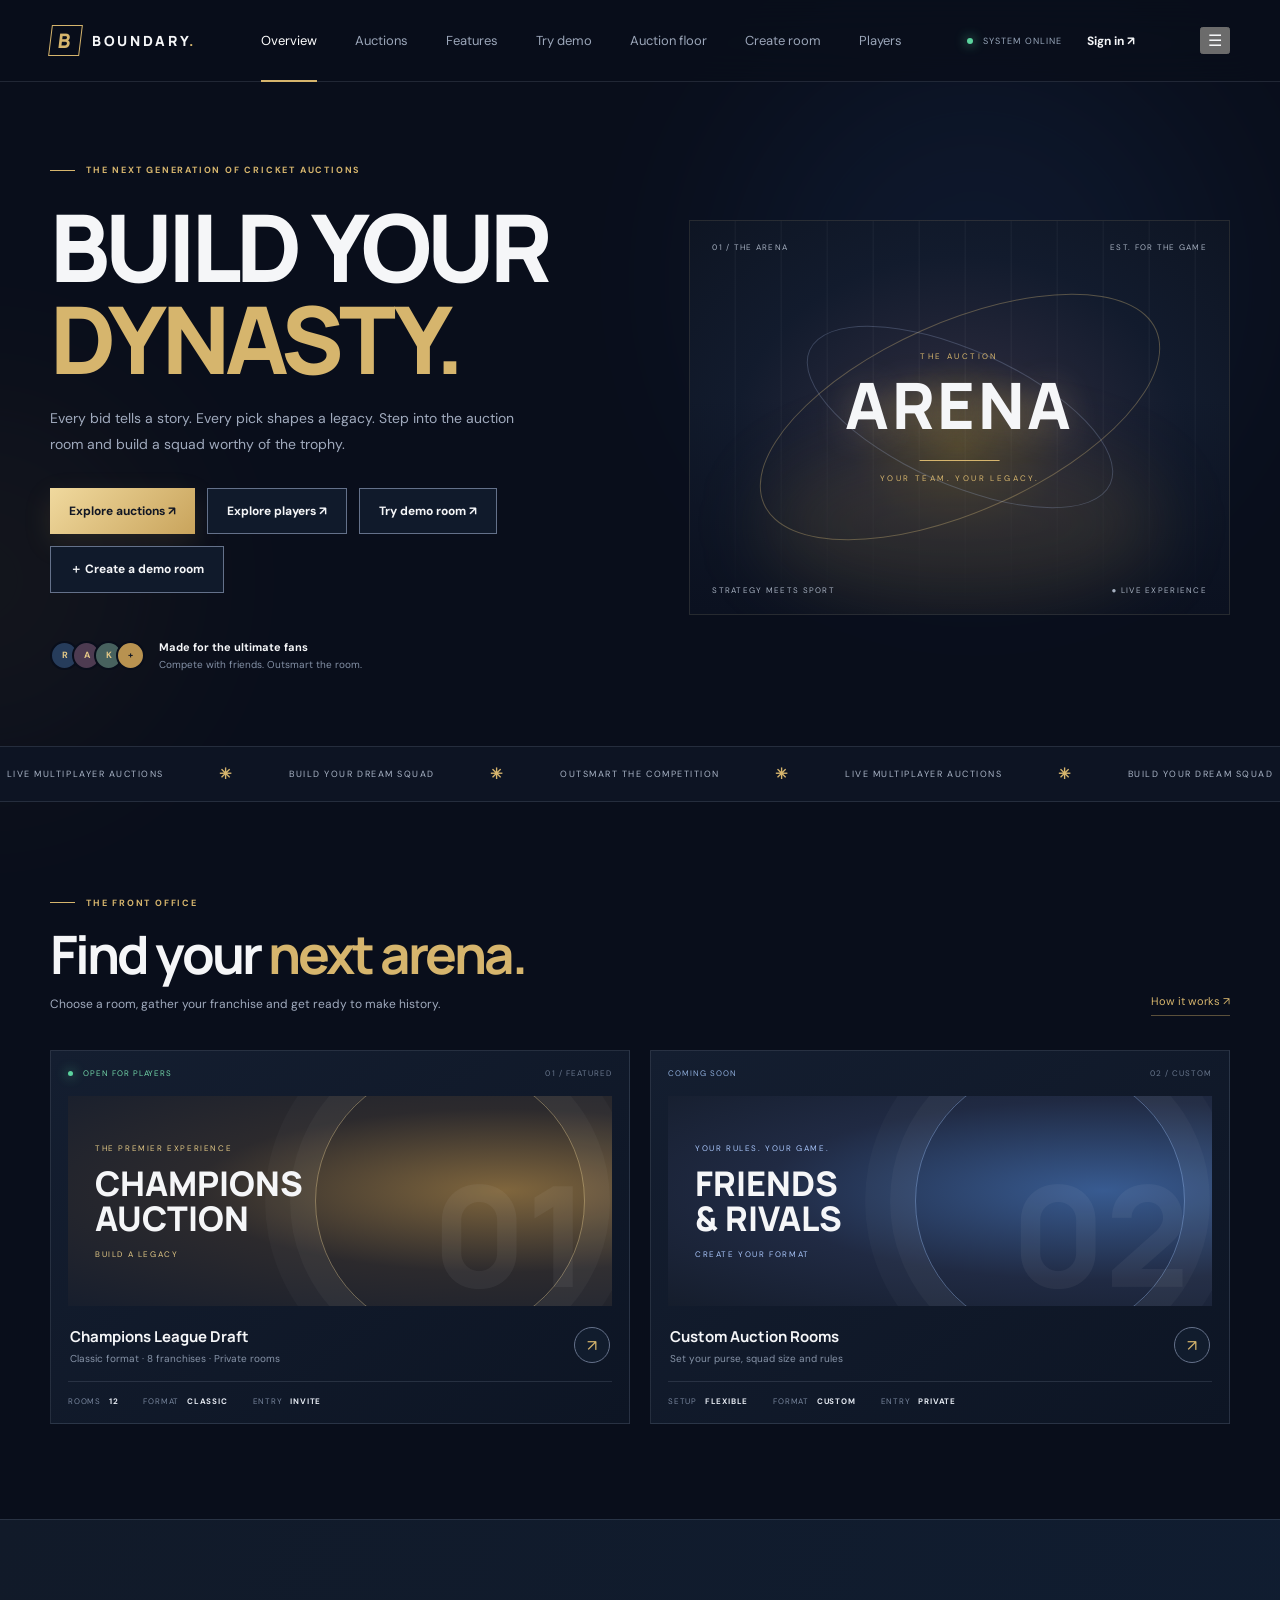
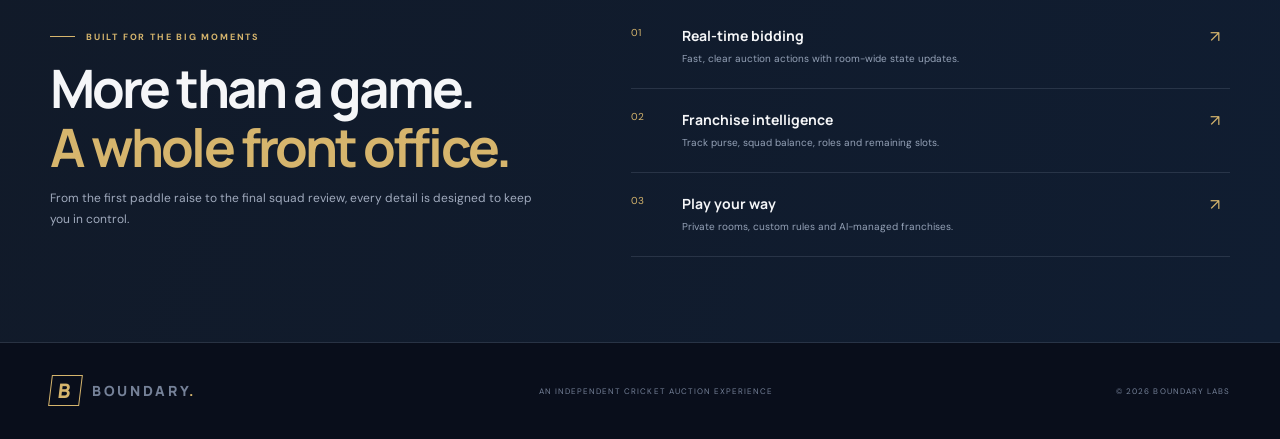
==== commit 9838cdc5: "Link premium auction floor from homepage" ====
--- a/index.html
+++ b/index.html
@@ -3,7 +3,7 @@
 <meta charset="utf-8"><meta name="viewport" content="width=device-width, initial-scale=1"><meta name="theme-color" content="#090e1b"><meta name="description" content="Build your franchise. Master the auction."><title>Boundary — Cricket Auction Arena</title>
 <link rel="preconnect" href="https://fonts.googleapis.com"><link rel="preconnect" href="https://fonts.gstatic.com" crossorigin><link href="https://fonts.googleapis.com/css2?family=DM+Sans:wght@400;500;600;700&family=Manrope:wght@400;500;600;700;800&display=swap" rel="stylesheet"><link rel="stylesheet" href="./styles.css">
 </head><body><div class="ambient ambient-one"></div><div class="ambient ambient-two"></div>
-<header class="site-header"><a class="brand" href="#"><span class="brand-mark">B</span><span>BOUNDARY<span class="brand-dot">.</span></span></a><nav class="main-nav" aria-label="Main navigation"><a class="active" href="#overview">Overview</a><a href="#auctions">Auctions</a><a href="#features">Features</a><a href="./auction-room.html">Try demo</a><a href="./create-room.html">Create room</a><a href="./players.html">Players</a></nav><div class="header-actions"><span class="status"><i></i> SYSTEM ONLINE</span><button class="button button-quiet" id="signInButton">Sign in ↗</button></div><button class="menu-toggle" id="menuToggle" aria-label="Toggle navigation" aria-expanded="false">☰</button></header>
+<header class="site-header"><a class="brand" href="#"><span class="brand-mark">B</span><span>BOUNDARY<span class="brand-dot">.</span></span></a><nav class="main-nav" aria-label="Main navigation"><a class="active" href="#overview">Overview</a><a href="#auctions">Auctions</a><a href="#features">Features</a><a href="./auction-room.html">Try demo</a><a href="./auction-floor.html">Auction floor</a><a href="./create-room.html">Create room</a><a href="./players.html">Players</a></nav><div class="header-actions"><span class="status"><i></i> SYSTEM ONLINE</span><button class="button button-quiet" id="signInButton">Sign in ↗</button></div><button class="menu-toggle" id="menuToggle" aria-label="Toggle navigation" aria-expanded="false">☰</button></header>
 <main id="overview"><section class="hero shell"><div class="hero-copy"><div class="eyebrow"><span class="eyebrow-line"></span> THE NEXT GENERATION OF CRICKET AUCTIONS</div><h1>BUILD YOUR<br><em>DYNASTY.</em></h1><p class="hero-lede">Every bid tells a story. Every pick shapes a legacy. Step into the auction room and build a squad worthy of the trophy.</p><div class="hero-actions"><a class="button button-gold" href="#auctions">Explore auctions ↗</a><a class="button button-outline" href="./players.html">Explore players ↗</a><a class="button button-outline" href="./auction-room.html">Try demo room ↗</a><a class="button button-outline" href="./create-room.html">＋ Create a demo room</a></div><div class="hero-proof"><div class="avatar-stack"><span>R</span><span>A</span><span>K</span><span>+</span></div><div><strong>Made for the ultimate fans</strong><small>Compete with friends. Outsmart the room.</small></div></div></div><div class="hero-art" role="img" aria-label="Abstract illuminated cricket stadium at night"><div class="stadium-glow"></div><div class="orbit orbit-a"></div><div class="orbit orbit-b"></div><div class="hero-art-label"><span>01 / THE ARENA</span><span>EST. FOR THE GAME</span></div><div class="hero-emblem"><span class="emblem-overline">THE AUCTION</span><strong>ARENA</strong><span class="emblem-rule"></span><small>YOUR TEAM. YOUR LEGACY.</small></div><div class="art-bottom"><span>STRATEGY MEETS SPORT</span><span>● LIVE EXPERIENCE</span></div></div></section>
 <section class="ticker"><div class="ticker-track"><span>LIVE MULTIPLAYER AUCTIONS</span><b>✳</b><span>BUILD YOUR DREAM SQUAD</span><b>✳</b><span>OUTSMART THE COMPETITION</span><b>✳</b><span>LIVE MULTIPLAYER AUCTIONS</span><b>✳</b><span>BUILD YOUR DREAM SQUAD</span></div></section>
 <section class="section shell" id="auctions"><div class="section-heading"><div><div class="eyebrow"><span class="eyebrow-line"></span> THE FRONT OFFICE</div><h2>Find your <em>next arena.</em></h2><p class="section-subtitle">Choose a room, gather your franchise and get ready to make history.</p></div><a class="text-link" href="#features">How it works ↗</a></div><div class="auction-grid">
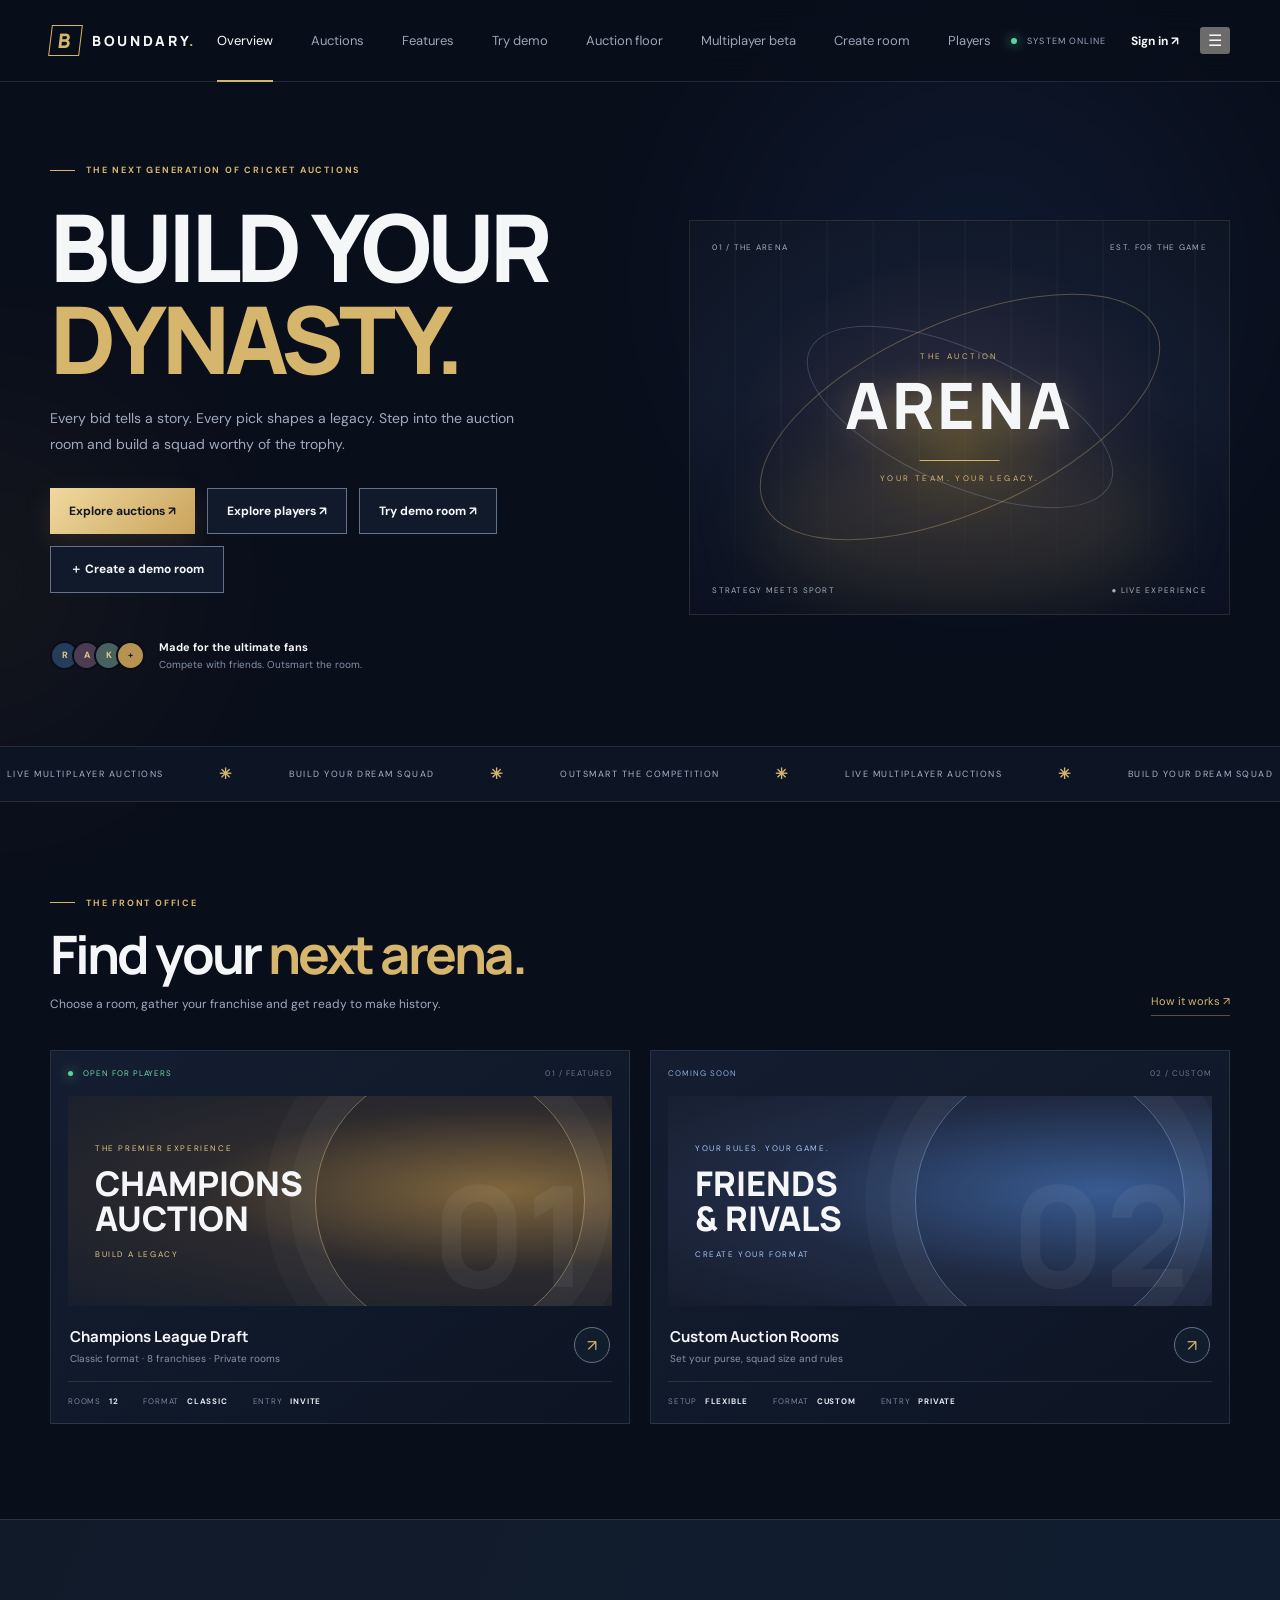
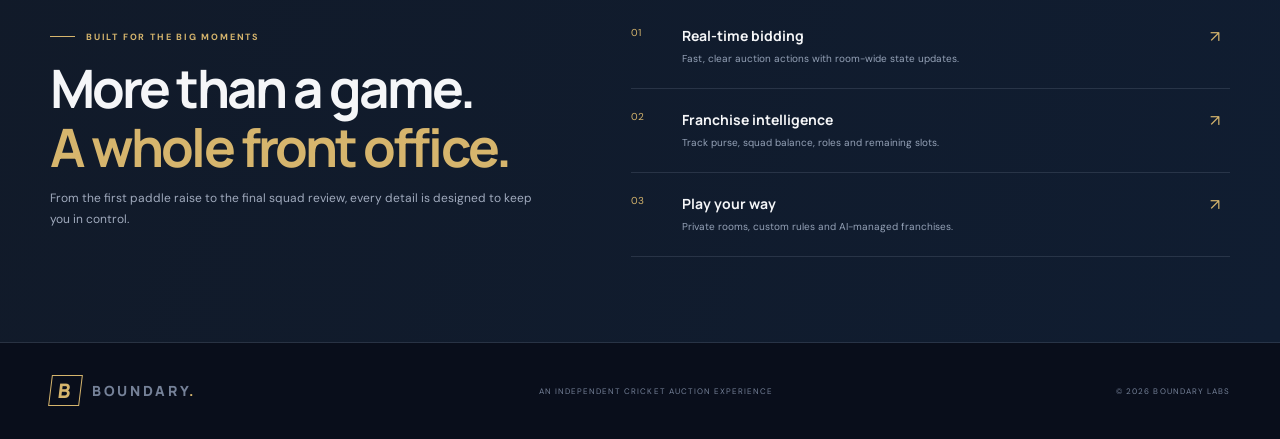
==== commit 4994f904: "Add multiplayer auction beta to navigation" ====
--- a/index.html
+++ b/index.html
@@ -3,7 +3,7 @@
 <meta charset="utf-8"><meta name="viewport" content="width=device-width, initial-scale=1"><meta name="theme-color" content="#090e1b"><meta name="description" content="Build your franchise. Master the auction."><title>Boundary — Cricket Auction Arena</title>
 <link rel="preconnect" href="https://fonts.googleapis.com"><link rel="preconnect" href="https://fonts.gstatic.com" crossorigin><link href="https://fonts.googleapis.com/css2?family=DM+Sans:wght@400;500;600;700&family=Manrope:wght@400;500;600;700;800&display=swap" rel="stylesheet"><link rel="stylesheet" href="./styles.css">
 </head><body><div class="ambient ambient-one"></div><div class="ambient ambient-two"></div>
-<header class="site-header"><a class="brand" href="#"><span class="brand-mark">B</span><span>BOUNDARY<span class="brand-dot">.</span></span></a><nav class="main-nav" aria-label="Main navigation"><a class="active" href="#overview">Overview</a><a href="#auctions">Auctions</a><a href="#features">Features</a><a href="./auction-room.html">Try demo</a><a href="./auction-floor.html">Auction floor</a><a href="./create-room.html">Create room</a><a href="./players.html">Players</a></nav><div class="header-actions"><span class="status"><i></i> SYSTEM ONLINE</span><button class="button button-quiet" id="signInButton">Sign in ↗</button></div><button class="menu-toggle" id="menuToggle" aria-label="Toggle navigation" aria-expanded="false">☰</button></header>
+<header class="site-header"><a class="brand" href="#"><span class="brand-mark">B</span><span>BOUNDARY<span class="brand-dot">.</span></span></a><nav class="main-nav" aria-label="Main navigation"><a class="active" href="#overview">Overview</a><a href="#auctions">Auctions</a><a href="#features">Features</a><a href="./auction-room.html">Try demo</a><a href="./auction-floor.html">Auction floor</a><a href="./multiplayer-auction.html">Multiplayer beta</a><a href="./create-room.html">Create room</a><a href="./players.html">Players</a></nav><div class="header-actions"><span class="status"><i></i> SYSTEM ONLINE</span><button class="button button-quiet" id="signInButton">Sign in ↗</button></div><button class="menu-toggle" id="menuToggle" aria-label="Toggle navigation" aria-expanded="false">☰</button></header>
 <main id="overview"><section class="hero shell"><div class="hero-copy"><div class="eyebrow"><span class="eyebrow-line"></span> THE NEXT GENERATION OF CRICKET AUCTIONS</div><h1>BUILD YOUR<br><em>DYNASTY.</em></h1><p class="hero-lede">Every bid tells a story. Every pick shapes a legacy. Step into the auction room and build a squad worthy of the trophy.</p><div class="hero-actions"><a class="button button-gold" href="#auctions">Explore auctions ↗</a><a class="button button-outline" href="./players.html">Explore players ↗</a><a class="button button-outline" href="./auction-room.html">Try demo room ↗</a><a class="button button-outline" href="./create-room.html">＋ Create a demo room</a></div><div class="hero-proof"><div class="avatar-stack"><span>R</span><span>A</span><span>K</span><span>+</span></div><div><strong>Made for the ultimate fans</strong><small>Compete with friends. Outsmart the room.</small></div></div></div><div class="hero-art" role="img" aria-label="Abstract illuminated cricket stadium at night"><div class="stadium-glow"></div><div class="orbit orbit-a"></div><div class="orbit orbit-b"></div><div class="hero-art-label"><span>01 / THE ARENA</span><span>EST. FOR THE GAME</span></div><div class="hero-emblem"><span class="emblem-overline">THE AUCTION</span><strong>ARENA</strong><span class="emblem-rule"></span><small>YOUR TEAM. YOUR LEGACY.</small></div><div class="art-bottom"><span>STRATEGY MEETS SPORT</span><span>● LIVE EXPERIENCE</span></div></div></section>
 <section class="ticker"><div class="ticker-track"><span>LIVE MULTIPLAYER AUCTIONS</span><b>✳</b><span>BUILD YOUR DREAM SQUAD</span><b>✳</b><span>OUTSMART THE COMPETITION</span><b>✳</b><span>LIVE MULTIPLAYER AUCTIONS</span><b>✳</b><span>BUILD YOUR DREAM SQUAD</span></div></section>
 <section class="section shell" id="auctions"><div class="section-heading"><div><div class="eyebrow"><span class="eyebrow-line"></span> THE FRONT OFFICE</div><h2>Find your <em>next arena.</em></h2><p class="section-subtitle">Choose a room, gather your franchise and get ready to make history.</p></div><a class="text-link" href="#features">How it works ↗</a></div><div class="auction-grid">
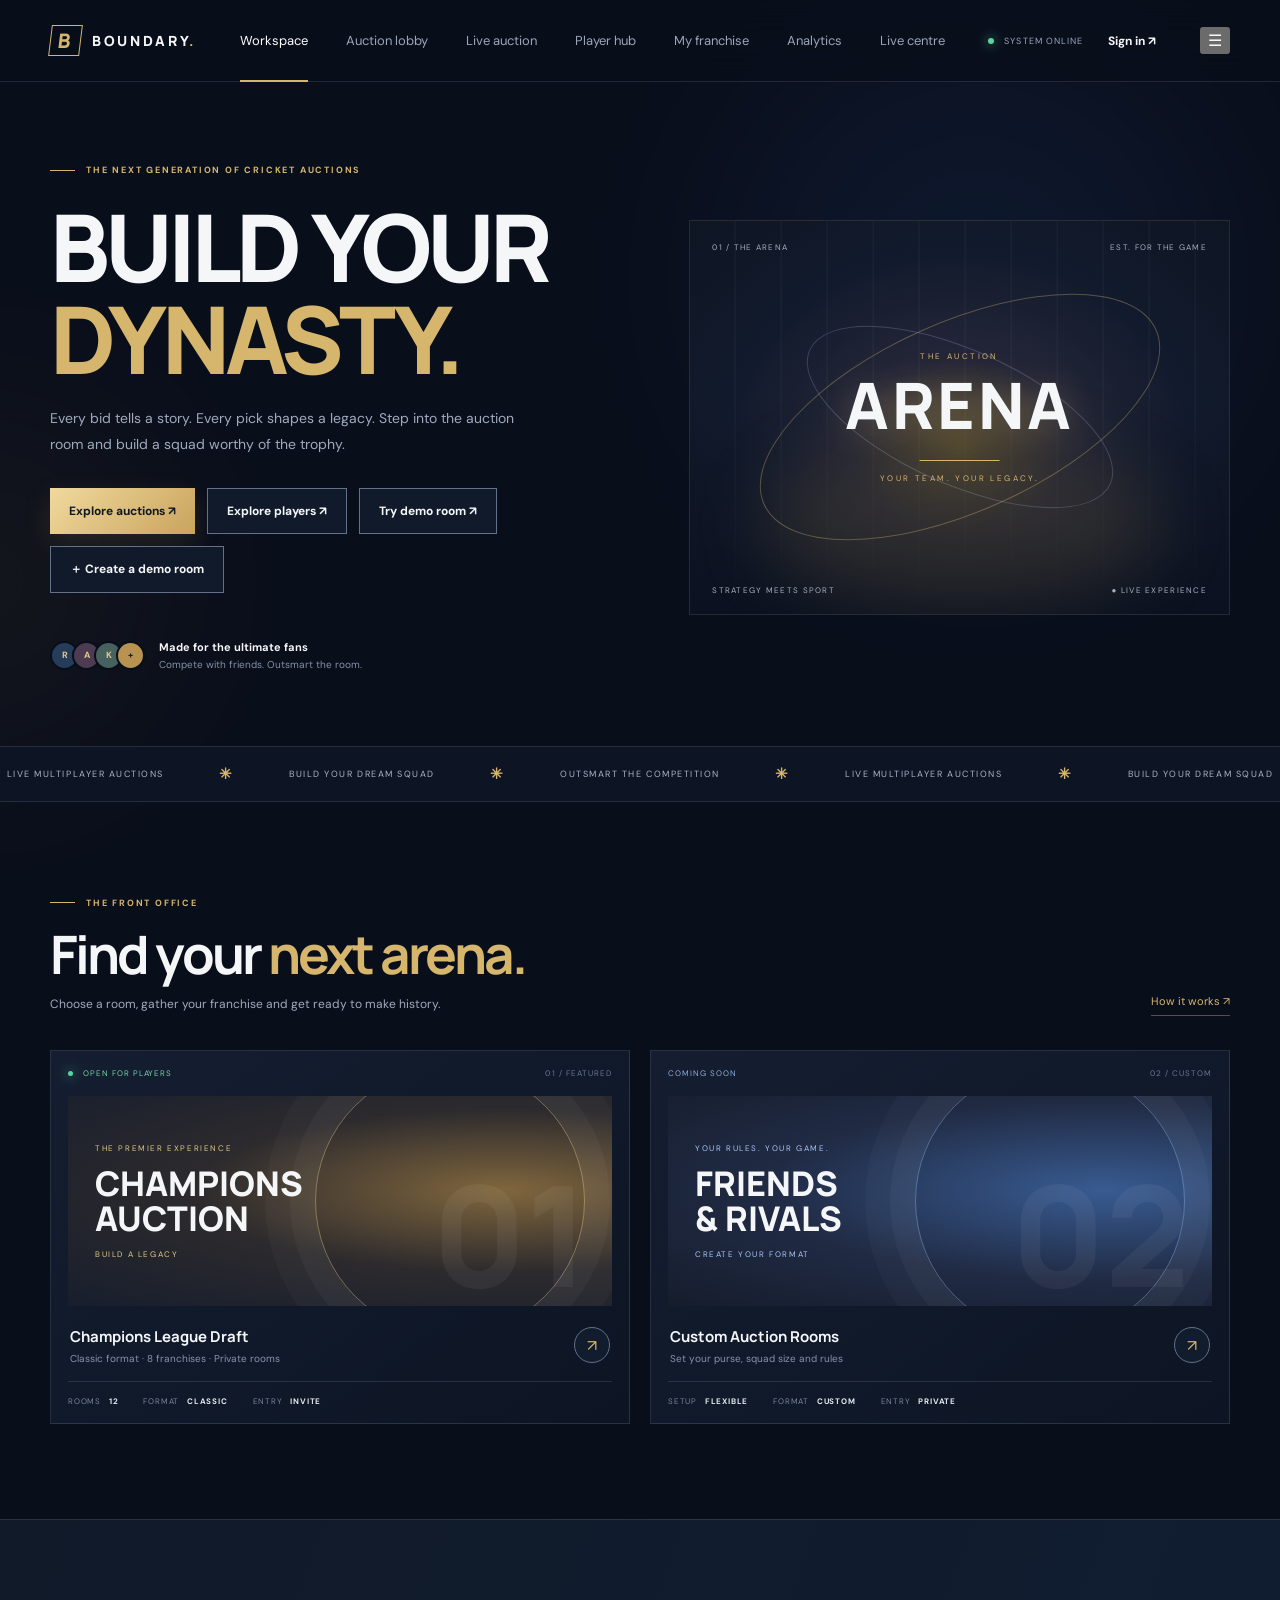
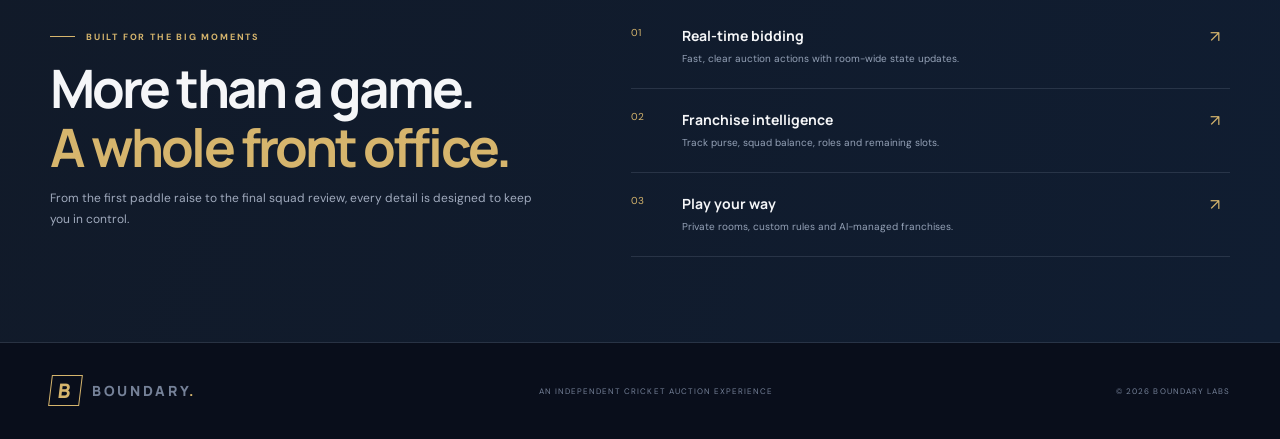
==== commit a918cba2: "Connect landing page to dedicated premium workspace pages" ====
--- a/index.html
+++ b/index.html
@@ -3,7 +3,7 @@
 <meta charset="utf-8"><meta name="viewport" content="width=device-width, initial-scale=1"><meta name="theme-color" content="#090e1b"><meta name="description" content="Build your franchise. Master the auction."><title>Boundary — Cricket Auction Arena</title>
 <link rel="preconnect" href="https://fonts.googleapis.com"><link rel="preconnect" href="https://fonts.gstatic.com" crossorigin><link href="https://fonts.googleapis.com/css2?family=DM+Sans:wght@400;500;600;700&family=Manrope:wght@400;500;600;700;800&display=swap" rel="stylesheet"><link rel="stylesheet" href="./styles.css">
 </head><body><div class="ambient ambient-one"></div><div class="ambient ambient-two"></div>
-<header class="site-header"><a class="brand" href="#"><span class="brand-mark">B</span><span>BOUNDARY<span class="brand-dot">.</span></span></a><nav class="main-nav" aria-label="Main navigation"><a class="active" href="#overview">Overview</a><a href="#auctions">Auctions</a><a href="#features">Features</a><a href="./auction-room.html">Try demo</a><a href="./auction-floor.html">Auction floor</a><a href="./multiplayer-auction.html">Multiplayer beta</a><a href="./create-room.html">Create room</a><a href="./players.html">Players</a></nav><div class="header-actions"><span class="status"><i></i> SYSTEM ONLINE</span><button class="button button-quiet" id="signInButton">Sign in ↗</button></div><button class="menu-toggle" id="menuToggle" aria-label="Toggle navigation" aria-expanded="false">☰</button></header>
+<header class="site-header"><a class="brand" href="#"><span class="brand-mark">B</span><span>BOUNDARY<span class="brand-dot">.</span></span></a><nav class="main-nav" aria-label="Main navigation"><a class="active" href="./overview.html">Workspace</a><a href="./multiplayer-auction.html">Auction lobby</a><a href="./auction-floor.html">Live auction</a><a href="./players.html">Player hub</a><a href="./franchise.html">My franchise</a><a href="./analytics.html">Analytics</a><a href="./live-centre.html">Live centre</a></nav><div class="header-actions"><span class="status"><i></i> SYSTEM ONLINE</span><button class="button button-quiet" id="signInButton">Sign in ↗</button></div><button class="menu-toggle" id="menuToggle" aria-label="Toggle navigation" aria-expanded="false">☰</button></header>
 <main id="overview"><section class="hero shell"><div class="hero-copy"><div class="eyebrow"><span class="eyebrow-line"></span> THE NEXT GENERATION OF CRICKET AUCTIONS</div><h1>BUILD YOUR<br><em>DYNASTY.</em></h1><p class="hero-lede">Every bid tells a story. Every pick shapes a legacy. Step into the auction room and build a squad worthy of the trophy.</p><div class="hero-actions"><a class="button button-gold" href="#auctions">Explore auctions ↗</a><a class="button button-outline" href="./players.html">Explore players ↗</a><a class="button button-outline" href="./auction-room.html">Try demo room ↗</a><a class="button button-outline" href="./create-room.html">＋ Create a demo room</a></div><div class="hero-proof"><div class="avatar-stack"><span>R</span><span>A</span><span>K</span><span>+</span></div><div><strong>Made for the ultimate fans</strong><small>Compete with friends. Outsmart the room.</small></div></div></div><div class="hero-art" role="img" aria-label="Abstract illuminated cricket stadium at night"><div class="stadium-glow"></div><div class="orbit orbit-a"></div><div class="orbit orbit-b"></div><div class="hero-art-label"><span>01 / THE ARENA</span><span>EST. FOR THE GAME</span></div><div class="hero-emblem"><span class="emblem-overline">THE AUCTION</span><strong>ARENA</strong><span class="emblem-rule"></span><small>YOUR TEAM. YOUR LEGACY.</small></div><div class="art-bottom"><span>STRATEGY MEETS SPORT</span><span>● LIVE EXPERIENCE</span></div></div></section>
 <section class="ticker"><div class="ticker-track"><span>LIVE MULTIPLAYER AUCTIONS</span><b>✳</b><span>BUILD YOUR DREAM SQUAD</span><b>✳</b><span>OUTSMART THE COMPETITION</span><b>✳</b><span>LIVE MULTIPLAYER AUCTIONS</span><b>✳</b><span>BUILD YOUR DREAM SQUAD</span></div></section>
 <section class="section shell" id="auctions"><div class="section-heading"><div><div class="eyebrow"><span class="eyebrow-line"></span> THE FRONT OFFICE</div><h2>Find your <em>next arena.</em></h2><p class="section-subtitle">Choose a room, gather your franchise and get ready to make history.</p></div><a class="text-link" href="#features">How it works ↗</a></div><div class="auction-grid">
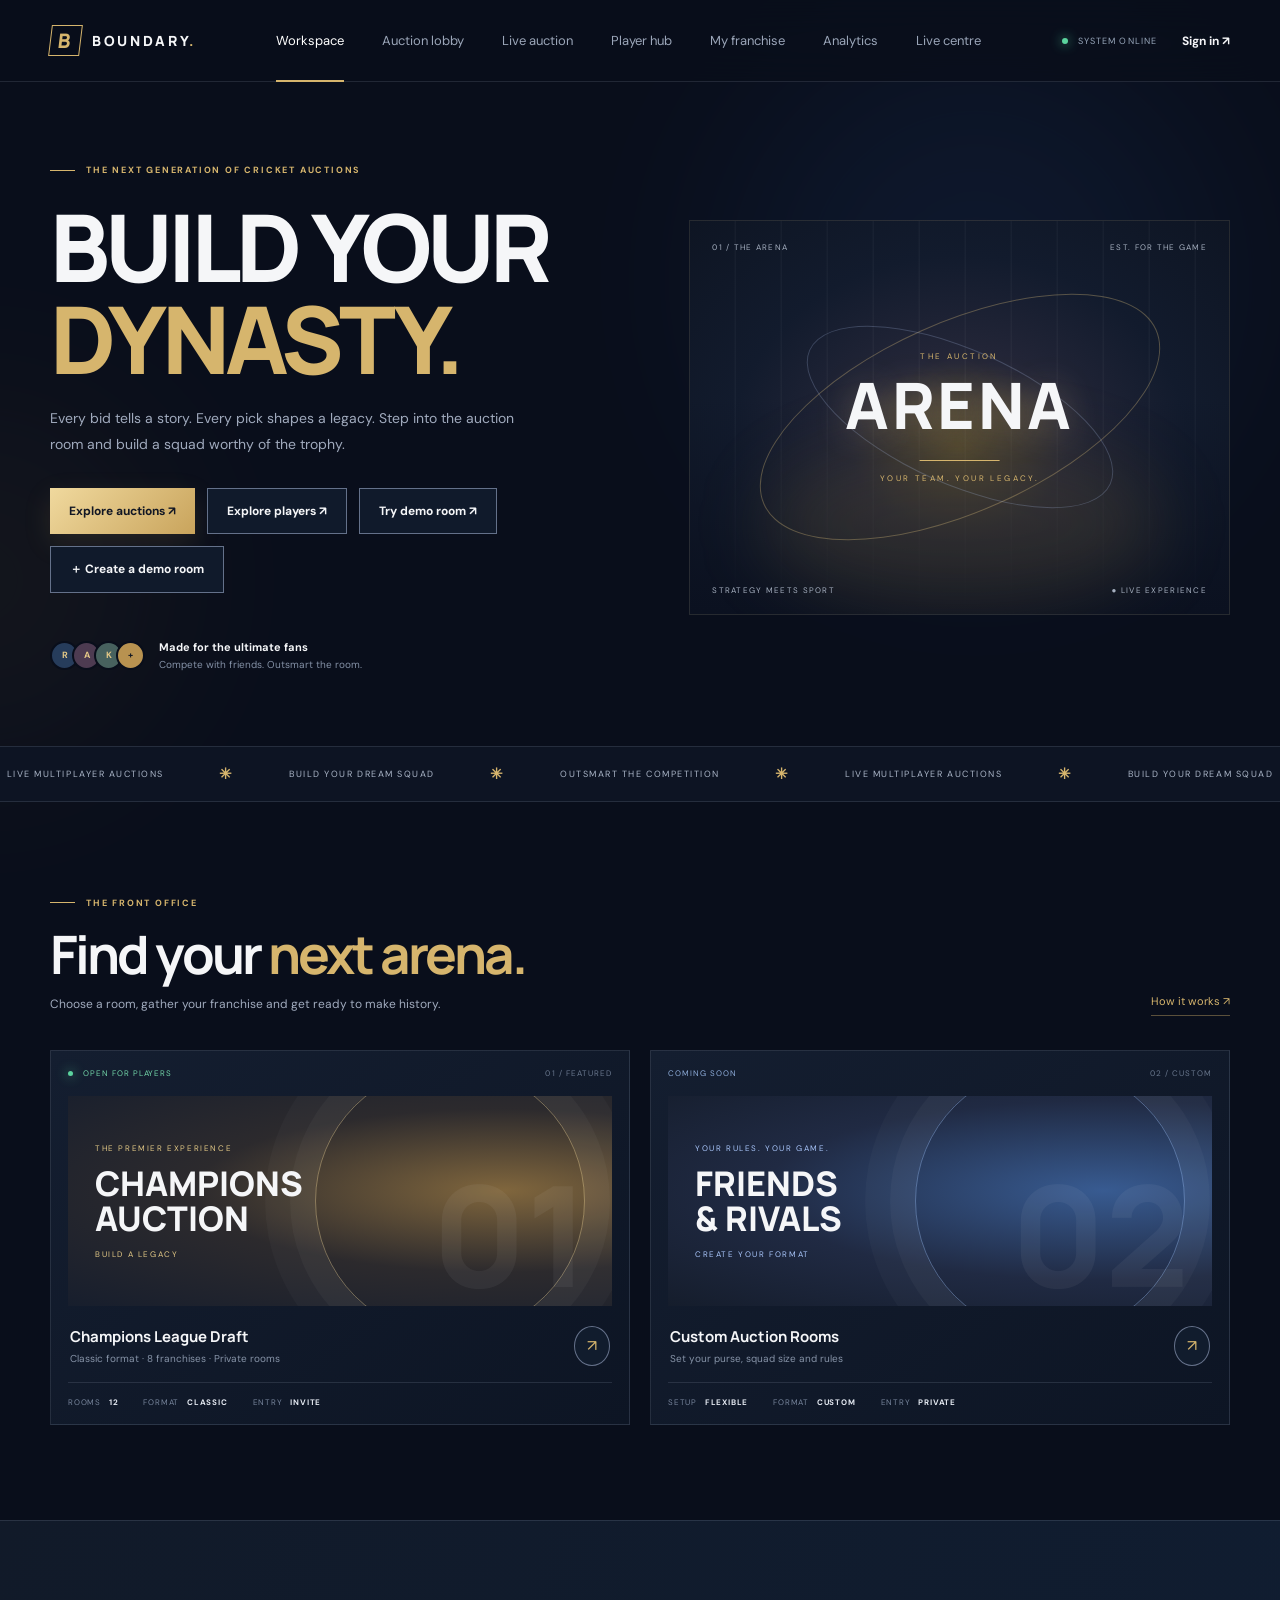
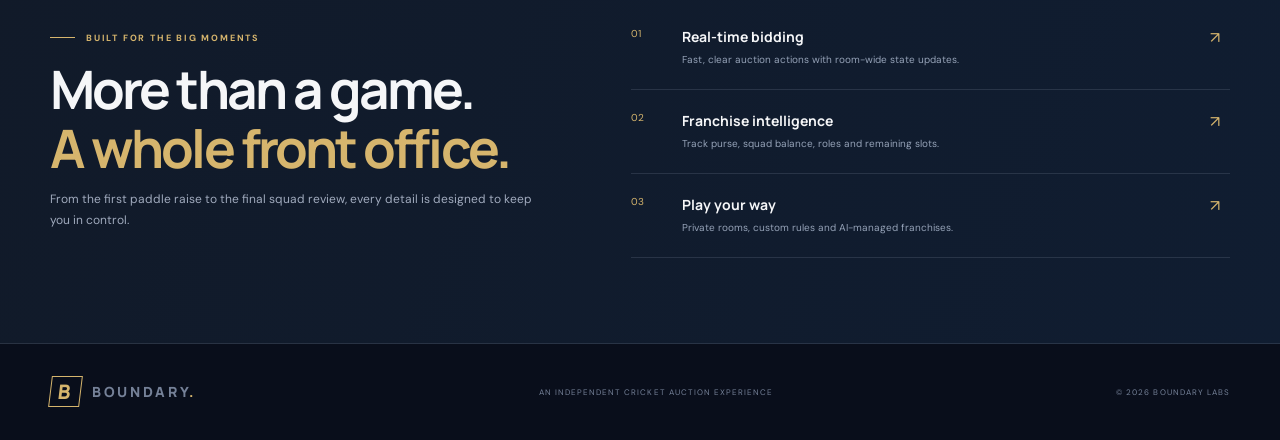
==== commit b11fd40b: "Apply shared responsive layout system" ====
--- a/index.html
+++ b/index.html
@@ -2,6 +2,7 @@
 <head>
 <meta charset="utf-8"><meta name="viewport" content="width=device-width, initial-scale=1"><meta name="theme-color" content="#090e1b"><meta name="description" content="Build your franchise. Master the auction."><title>Boundary — Cricket Auction Arena</title>
 <link rel="preconnect" href="https://fonts.googleapis.com"><link rel="preconnect" href="https://fonts.gstatic.com" crossorigin><link href="https://fonts.googleapis.com/css2?family=DM+Sans:wght@400;500;600;700&family=Manrope:wght@400;500;600;700;800&display=swap" rel="stylesheet"><link rel="stylesheet" href="./styles.css">
+<link rel="stylesheet" href="./responsive.css">
 </head><body><div class="ambient ambient-one"></div><div class="ambient ambient-two"></div>
 <header class="site-header"><a class="brand" href="#"><span class="brand-mark">B</span><span>BOUNDARY<span class="brand-dot">.</span></span></a><nav class="main-nav" aria-label="Main navigation"><a class="active" href="./overview.html">Workspace</a><a href="./multiplayer-auction.html">Auction lobby</a><a href="./auction-floor.html">Live auction</a><a href="./players.html">Player hub</a><a href="./franchise.html">My franchise</a><a href="./analytics.html">Analytics</a><a href="./live-centre.html">Live centre</a></nav><div class="header-actions"><span class="status"><i></i> SYSTEM ONLINE</span><button class="button button-quiet" id="signInButton">Sign in ↗</button></div><button class="menu-toggle" id="menuToggle" aria-label="Toggle navigation" aria-expanded="false">☰</button></header>
 <main id="overview"><section class="hero shell"><div class="hero-copy"><div class="eyebrow"><span class="eyebrow-line"></span> THE NEXT GENERATION OF CRICKET AUCTIONS</div><h1>BUILD YOUR<br><em>DYNASTY.</em></h1><p class="hero-lede">Every bid tells a story. Every pick shapes a legacy. Step into the auction room and build a squad worthy of the trophy.</p><div class="hero-actions"><a class="button button-gold" href="#auctions">Explore auctions ↗</a><a class="button button-outline" href="./players.html">Explore players ↗</a><a class="button button-outline" href="./auction-room.html">Try demo room ↗</a><a class="button button-outline" href="./create-room.html">＋ Create a demo room</a></div><div class="hero-proof"><div class="avatar-stack"><span>R</span><span>A</span><span>K</span><span>+</span></div><div><strong>Made for the ultimate fans</strong><small>Compete with friends. Outsmart the room.</small></div></div></div><div class="hero-art" role="img" aria-label="Abstract illuminated cricket stadium at night"><div class="stadium-glow"></div><div class="orbit orbit-a"></div><div class="orbit orbit-b"></div><div class="hero-art-label"><span>01 / THE ARENA</span><span>EST. FOR THE GAME</span></div><div class="hero-emblem"><span class="emblem-overline">THE AUCTION</span><strong>ARENA</strong><span class="emblem-rule"></span><small>YOUR TEAM. YOUR LEGACY.</small></div><div class="art-bottom"><span>STRATEGY MEETS SPORT</span><span>● LIVE EXPERIENCE</span></div></div></section>
--- a/responsive.css
+++ b/responsive.css
@@ -0,0 +1,182 @@
+/* BOUNDARY responsive system — portrait, landscape and touch layouts */
+:root{--mobile-gutter:clamp(14px,3.6vw,28px)}
+html{width:100%;overflow-x:hidden;-webkit-text-size-adjust:100%;text-size-adjust:100%}
+body{width:100%;min-width:320px;overflow-x:hidden}
+img,video,canvas,svg,iframe{max-width:100%}
+button,a,input,select,textarea{touch-action:manipulation}
+button,.btn,.button{min-height:40px}
+input,select,textarea{max-width:100%;min-width:0}
+.grid>*{min-width:0}
+.table-wrap,.table-scroll{max-width:100%;overflow-x:auto;-webkit-overflow-scrolling:touch}
+pre{max-width:100%;overflow:auto}
+.menu-toggle{display:none;background:transparent;border:1px solid var(--line,#34445b);color:inherit;border-radius:8px;padding:8px 11px;min-width:42px;min-height:42px}
+@media(max-width:1100px){
+  .shell{width:calc(100% - 40px)}
+  .main-nav{gap:16px}
+  .site-header{padding-inline:22px}
+  .app{grid-template-columns:220px minmax(0,1fr)}
+  .content{padding-inline:24px}
+  .layout{grid-template-columns:minmax(0,1fr) 290px}
+  .floor{min-height:590px}
+}
+@media(max-width:760px){
+  .menu-toggle{display:inline-grid;place-items:center}
+  .site-header{height:66px;padding-inline:15px;gap:10px}
+  .site-header .brand{font-size:12px;letter-spacing:.12em}
+  .site-header .brand-mark{width:29px;height:29px}
+  .main-nav{display:none;position:absolute;left:10px;right:10px;top:calc(100% + 7px);height:auto;max-height:calc(100svh - 84px);overflow:auto;padding:9px;background:#0d1728;border:1px solid var(--line);border-radius:12px;box-shadow:0 18px 50px #000a;flex-direction:column;align-items:stretch;gap:2px}
+  .main-nav.open{display:flex}
+  .main-nav a{height:auto;min-height:43px;padding:0 12px;justify-content:flex-start;border-radius:7px}
+  .main-nav a.active:after{display:none}
+  .header-actions{gap:8px;margin:0 0 0 auto}
+  .header-actions .button{font-size:10px}
+  .status{display:none}
+  .shell{width:calc(100% - 30px)}
+  .hero{grid-template-columns:minmax(0,1fr);min-height:0;padding-block:42px 35px;gap:28px}
+  .hero h1{font-size:clamp(46px,13vw,76px)}
+  .hero-art{height:clamp(220px,65vw,330px);min-width:0}
+  .hero-art .orbit-a{width:min(430px,110vw)}
+  .hero-art .orbit-b{width:min(330px,88vw)}
+  .hero-actions{gap:9px}
+  .hero-actions .button{flex:1 1 145px}
+  .hero-proof{margin-top:28px}
+  .ticker{padding-block:12px}
+  .section{padding-block:48px}
+  .section-heading{align-items:flex-start;flex-direction:column;gap:12px}
+  .auction-grid,.feature-layout{grid-template-columns:minmax(0,1fr)}
+  .feature-layout{gap:25px}
+  .feature-band{padding:48px 0}
+  .site-footer{padding-block:22px;gap:12px;flex-wrap:wrap}
+  .site-footer>span:nth-child(2){order:3;width:100%}
+  .app{display:block;min-height:100svh}
+  .sidebar{position:fixed;inset:0 auto 0 0;width:min(290px,86vw);height:100dvh;max-height:100dvh;overflow-y:auto;overscroll-behavior:contain;left:-110%;transition:left .22s ease;box-shadow:20px 0 60px #0009;padding:20px 16px}
+  .sidebar.open{left:0}
+  .topbar{height:60px;padding:0 13px;gap:10px}
+  .topbar>div:first-child{min-width:0}
+  .crumb{font-size:9px;white-space:nowrap;overflow:hidden;text-overflow:ellipsis}
+  .top-actions{gap:8px}
+  .avatar{width:30px;height:30px;flex:0 0 30px}
+  .online{display:none}
+  .mobile-menu{display:inline-grid;place-items:center;min-width:40px;min-height:40px;padding:6px}
+  .content{padding:22px 14px 34px}
+  .page-head{align-items:flex-start;flex-direction:column;gap:12px;margin-bottom:18px}
+  .page-head h1{font-size:clamp(27px,7vw,38px)}
+  .stats{grid-template-columns:repeat(2,minmax(0,1fr));gap:9px;margin:15px 0}
+  .stat-card{padding:13px}
+  .stat-top{font-size:8px}
+  .stat-value{font-size:clamp(18px,5vw,24px);overflow-wrap:anywhere}
+  .stat-note{font-size:9px;line-height:1.5}
+  .split{grid-template-columns:minmax(0,1fr)}
+  .grid{gap:11px}
+  .panel{padding:14px}
+  .panel-head{align-items:flex-start;flex-wrap:wrap;gap:8px}
+  .panel-head h2{font-size:13px}
+  .panel-head p{line-height:1.5}
+  .hero-panel{padding:20px}
+  .hero-panel h2{font-size:23px}
+  .table-wrap{margin-inline:-4px}
+  table{min-width:560px}
+  .activity-row{gap:9px;font-size:10px}
+  .activity-row small{line-height:1.5}
+  .franchise-card{padding:14px}
+  .player-tools{grid-template-columns:minmax(0,1fr) minmax(0,1fr);gap:8px}
+  .player-tools input:first-child{grid-column:1/-1}
+  .player-grid{grid-template-columns:repeat(2,minmax(0,1fr));gap:9px}
+  .player-card{padding:12px}
+  .pc-person{gap:9px}
+  .pc-avatar{width:58px;height:72px;flex-basis:58px}
+  .pc-person h3{font-size:12px}
+  .pc-person p{font-size:9px}
+  .pc-foot{gap:8px}
+  .pc-foot span{font-size:7px}
+  .detail-stats,.modal-stats{grid-template-columns:repeat(2,minmax(0,1fr))}
+  .modal-card{padding:18px;max-height:90dvh;overflow:auto}
+  .scout-banner{align-items:flex-start;flex-direction:column}
+  .scout-banner span{white-space:normal}
+  .boundary-3d{padding:14px;margin:16px 0}
+  .stadium-3d{height:190px}
+  .squad-pitch{height:220px}
+  .analytics-3d-grid{gap:5px;padding-inline:6px}
+  .analytics-3d-bar:before{width:8px}
+  .analytics-3d-bar span{font-size:7px}
+  .workspace-nav{overflow-x:auto;max-width:100%;-webkit-overflow-scrolling:touch}
+  .workspace-nav a{white-space:nowrap}
+  .top{padding-inline:15px}
+  .wrap{width:calc(100% - 28px);margin:24px auto 40px}
+  .heading{align-items:flex-start;flex-direction:column}
+  .layout{grid-template-columns:minmax(0,1fr);gap:12px}
+  .floor{min-height:560px}
+  .lot-card{width:min(88%,360px);min-width:0;padding:16px 13px}
+  .seat-list{grid-template-columns:repeat(2,minmax(0,1fr))}
+  .live-grid{grid-template-columns:repeat(2,minmax(0,1fr))}
+  .two{grid-template-columns:repeat(2,minmax(0,1fr))}
+  .control{min-width:0}
+  .feed{max-height:260px;overflow:auto}
+  .sold-card{width:min(92vw,560px);padding:24px 16px}
+  .sold-word{font-size:clamp(52px,17vw,100px)}
+  .sold-player{font-size:clamp(19px,6vw,30px)}
+  .reveal-stage{width:min(94vw,900px);max-height:90dvh;overflow:auto}
+  .reveal-portrait{max-width:42vw}
+  .result{max-width:92vw}
+  .result h2{font-size:clamp(38px,12vw,70px)}
+  .result-media{max-height:38vh}
+  .custom-bid{flex-wrap:wrap}
+  .custom-bid input{flex:1 1 120px;min-width:0}
+  .controls .btn{flex:1 1 auto}
+}
+@media(max-width:420px){
+  .header-actions .button{padding:9px 10px}
+  .site-header .brand{gap:7px;font-size:10px}
+  .hero h1{font-size:clamp(43px,12.5vw,58px)}
+  .hero-actions .button{flex-basis:100%}
+  .player-grid{grid-template-columns:minmax(0,1fr)}
+  .pc-avatar{width:68px;height:82px;flex-basis:68px}
+  .player-tools{grid-template-columns:minmax(0,1fr)}
+  .player-tools input:first-child{grid-column:auto}
+  .stats{grid-template-columns:repeat(2,minmax(0,1fr))}
+  .seat-list,.live-grid{grid-template-columns:minmax(0,1fr)}
+  .two{grid-template-columns:minmax(0,1fr)}
+  .lot-card{width:92%;padding:13px 10px}
+  .player-avatar{width:86px;height:86px}
+  .floor{min-height:520px}
+  .modal-stats{grid-template-columns:repeat(2,minmax(0,1fr))}
+}
+@media(max-height:520px) and (orientation:landscape){
+  .site-header{height:54px}
+  .main-nav{max-height:calc(100dvh - 65px)}
+  .hero{min-height:0;padding-block:24px;grid-template-columns:minmax(0,1fr) minmax(220px,.8fr);gap:20px}
+  .hero h1{font-size:clamp(38px,8vh,58px);margin:12px 0}
+  .hero-art{height:min(62vh,260px)}
+  .hero-proof{margin-top:15px}
+  .section{padding-block:30px}
+  .topbar{height:52px}
+  .sidebar{padding-top:12px}
+  .sidebar .brand{padding-bottom:10px}
+  .sidebar .nav-label{padding-top:10px}
+  .sidebar .nav-link{padding-block:8px}
+  .content{padding-top:16px;padding-bottom:24px}
+  .page-head{margin-bottom:13px}
+  .layout{grid-template-columns:minmax(0,1.3fr) minmax(220px,.7fr)}
+  .floor{min-height:min(72vh,520px)}
+  .lot-card{width:min(54%,330px);padding:10px}
+  .player-avatar{width:68px;height:68px;margin:6px auto}
+  .lot-card h2{font-size:18px}
+  .current-label{margin-top:8px}
+  .timer{margin-top:7px}
+  .reveal-stage{max-height:94dvh}
+  .reveal-portrait{max-height:76vh}
+  .sold-card{max-height:94dvh;overflow:auto}
+  .boundary-3d{margin-block:12px;padding:12px}
+  .stadium-3d{height:150px}
+  .squad-pitch{height:165px}
+  .analytics-3d-grid{height:160px}
+}
+@media(orientation:landscape) and (max-height:420px){
+  .site-header .main-nav.open{max-height:calc(100dvh - 60px)}
+  .hero-art{height:52vh}
+  .floor{min-height:68vh}
+  .lot-card{max-height:65vh;overflow:auto}
+}
+@media(prefers-reduced-motion:reduce){
+  *,*:before,*:after{scroll-behavior:auto!important;animation-duration:.01ms!important;animation-iteration-count:1!important;transition-duration:.01ms!important}
+}
